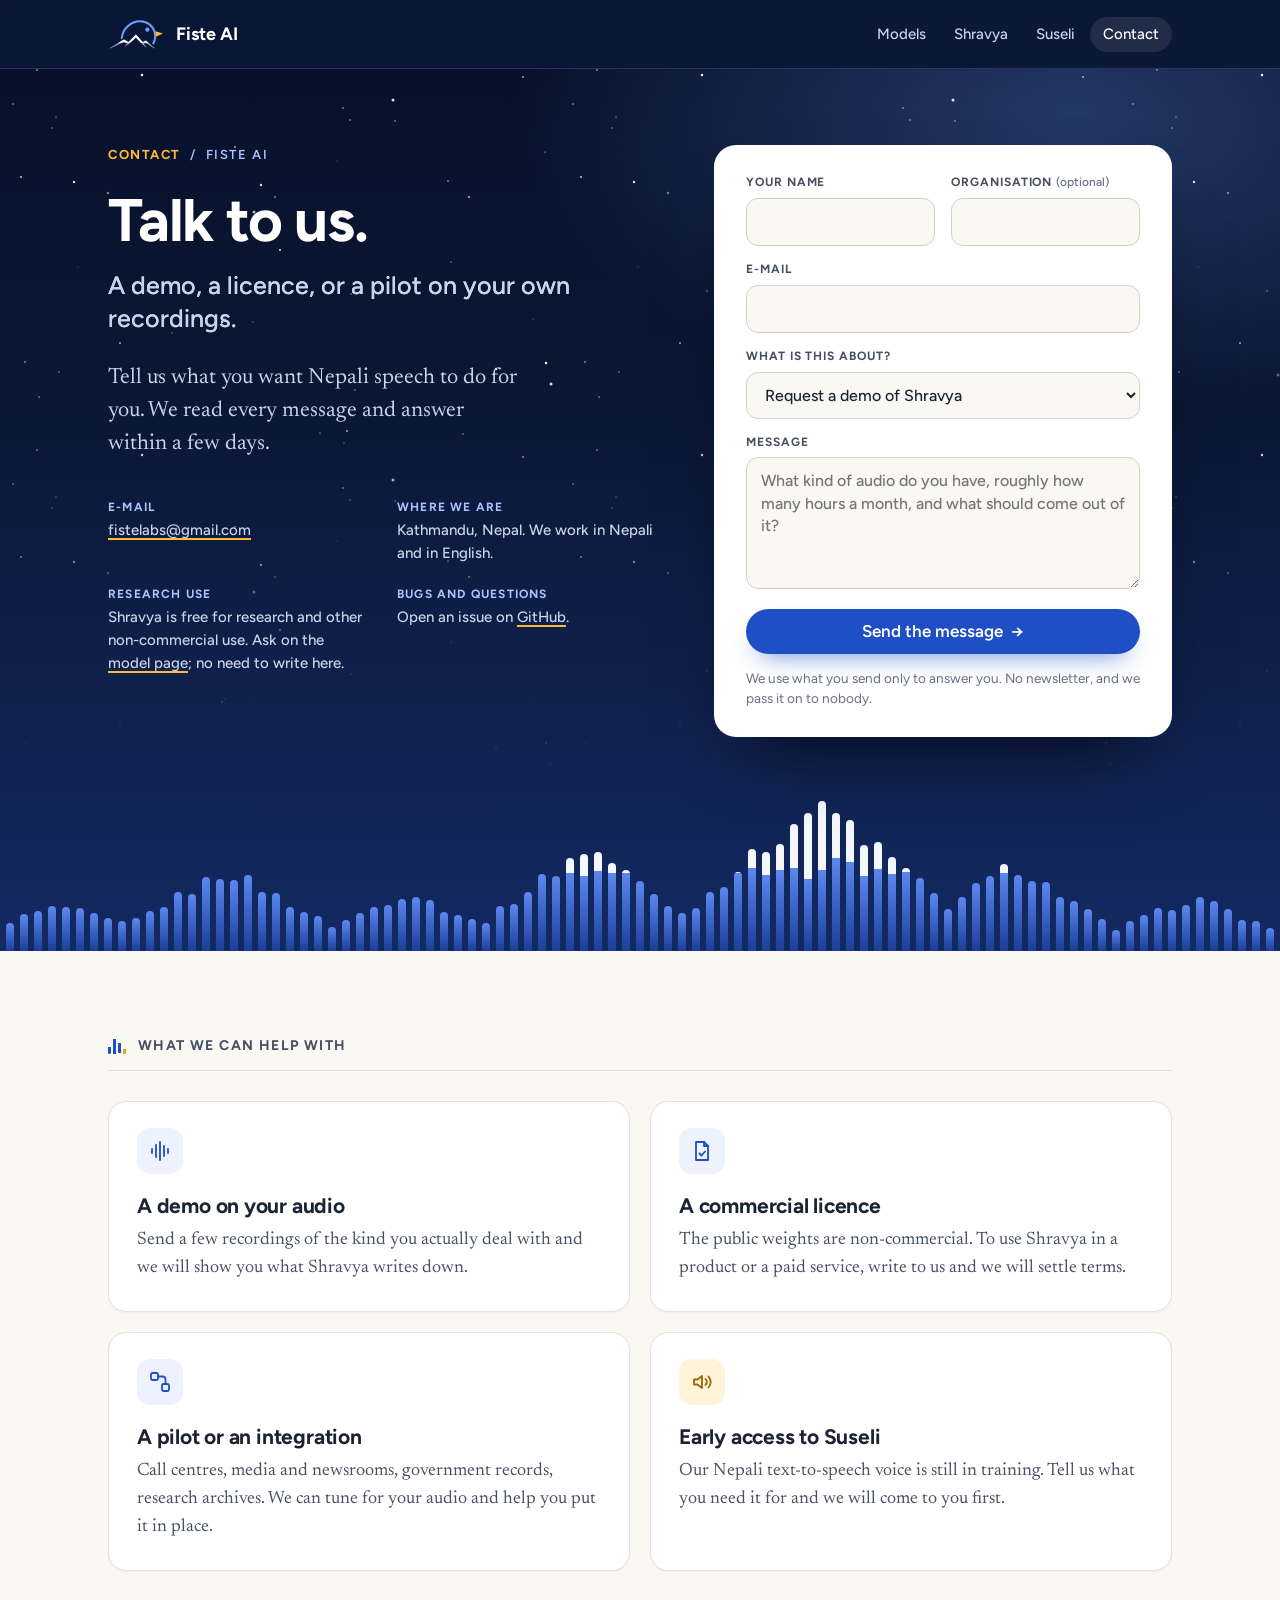
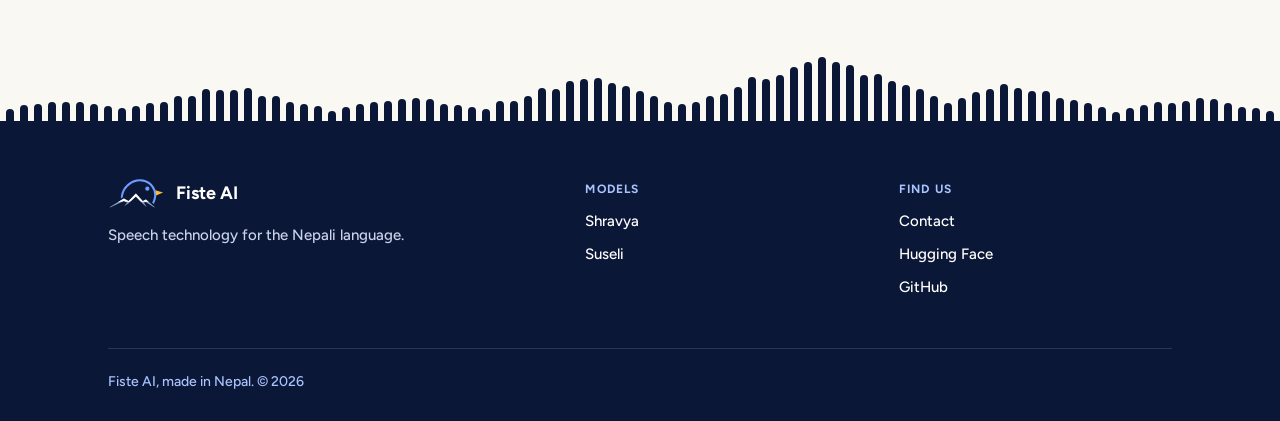
==== contact/index.html @ 9ca7dcac "New look, new colours and a contact page" ====
<!doctype html>
<html lang="en">
<head>
  <meta charset="utf-8">
  <meta name="viewport" content="width=device-width, initial-scale=1">
  <title>Contact Fiste AI: request a demo of Nepali speech recognition</title>
  <meta name="description" content="Ask Fiste AI for a demo of Shravya, our Nepali speech recognition model, a commercial licence, a pilot for your call centre or newsroom, or early access to the Suseli voice.">
  <link rel="canonical" href="https://fiste-ai.github.io/contact/">
  <meta name="robots" content="index, follow, max-image-preview:large">
  <meta name="author" content="Fiste AI">
  <meta name="keywords" content="Fiste AI contact, Nepali speech recognition demo, Nepali ASR licence, Nepali TTS early access, Shravya demo, Suseli">
  <meta name="theme-color" content="#0B1736">
  <meta name="color-scheme" content="light">

  <meta property="og:type" content="website">
  <meta property="og:site_name" content="Fiste AI">
  <meta property="og:title" content="Contact Fiste AI">
  <meta property="og:description" content="Request a demo of Nepali speech recognition, a commercial licence, a pilot, or early access to the Suseli voice.">
  <meta property="og:url" content="https://fiste-ai.github.io/contact/">
  <meta property="og:image" content="https://fiste-ai.github.io/assets/og-fiste.png">
  <meta property="og:image:width" content="1200">
  <meta property="og:image:height" content="630">
  <meta property="og:image:alt" content="Fiste AI, speech technology for Nepali, with the fiste logo: a small bird's head over the Himalaya">
  <meta property="og:locale" content="en_US">
  <meta property="og:locale:alternate" content="ne_NP">
  <meta name="twitter:card" content="summary_large_image">
  <meta name="twitter:title" content="Contact Fiste AI">
  <meta name="twitter:description" content="Request a demo of Nepali speech recognition, a commercial licence, a pilot, or early access to Suseli.">
  <meta name="twitter:image" content="https://fiste-ai.github.io/assets/og-fiste.png">

  <link rel="icon" href="/assets/favicon.svg" type="image/svg+xml">
  <link rel="icon" href="/assets/mark.png" type="image/png">
  <link rel="apple-touch-icon" href="/assets/avatar.png">
  <link rel="manifest" href="/site.webmanifest">

  <link rel="preconnect" href="https://fonts.googleapis.com">
  <link rel="preconnect" href="https://fonts.gstatic.com" crossorigin>
  <link rel="stylesheet" href="https://fonts.googleapis.com/css2?family=Figtree:wght@500;600;700&family=Newsreader:ital,opsz,wght@0,6..72,400;0,6..72,500;1,6..72,400&family=Noto+Sans+Devanagari:wght@500;700&family=Noto+Serif+Devanagari:wght@400;500&display=swap">

  <script type="application/ld+json">
  {
    "@context": "https://schema.org",
    "@graph": [
      {
        "@type": "Organization",
        "@id": "https://fiste-ai.github.io/#org",
        "name": "Fiste AI",
        "url": "https://fiste-ai.github.io/",
        "logo": "https://fiste-ai.github.io/assets/mark.png",
        "description": "Fiste AI builds speech technology for the Nepali language: Shravya for speech recognition and Suseli for text-to-speech.",
        "email": "fistelabs@gmail.com",
        "areaServed": "NP",
        "sameAs": ["https://huggingface.co/fiste-ai", "https://github.com/fiste-ai"],
        "contactPoint": [{
          "@type": "ContactPoint",
          "contactType": "sales and partnerships",
          "email": "fistelabs@gmail.com",
          "url": "https://fiste-ai.github.io/contact/",
          "availableLanguage": ["en", "ne"]
        }]
      },
      {
        "@type": "ContactPage",
        "@id": "https://fiste-ai.github.io/contact/#page",
        "url": "https://fiste-ai.github.io/contact/",
        "name": "Contact Fiste AI",
        "inLanguage": "en",
        "isPartOf": {"@id": "https://fiste-ai.github.io/#website"},
        "about": {"@id": "https://fiste-ai.github.io/#org"}
      },
      {
        "@type": "BreadcrumbList",
        "itemListElement": [
          {"@type": "ListItem", "position": 1, "name": "Fiste AI", "item": "https://fiste-ai.github.io/"},
          {"@type": "ListItem", "position": 2, "name": "Contact", "item": "https://fiste-ai.github.io/contact/"}
        ]
      }
    ]
  }
  </script>

  <link rel="stylesheet" href="/assets/site.css">
  <script src="/assets/site.js" defer></script>
</head>
<body>
  <a class="skip" href="#main">Skip to the page</a>
  <header class="top">
    <div class="wrap">
      <a class="brand" href="/" aria-label="Fiste AI home"><img src="/assets/mark-dark.svg" alt="" width="57" height="32">Fiste AI</a>
      <nav aria-label="Main">
        <a href="/#models">Models</a>
        <a href="/shravya/">Shravya</a>
        <a href="/suseli/">Suseli</a>
        <a class="keep" href="/contact/" aria-current="page">Contact</a>
      </nav>
    </div>
  </header>

  <main id="main">
    <div class="hero">
      <div class="wrap contact">
        <div>
          <p class="kicker"><b>Contact</b> &nbsp;/&nbsp; Fiste AI</p>
          <h1 class="plain">Talk to us.<small>A demo, a licence, or a pilot on your own recordings.</small></h1>
          <p class="lede">Tell us what you want Nepali speech to do for you. We read every message and answer within a few days.</p>
        </div>
        <div class="form-card">
          <!-- Posts to our own contact worker, which stores the message. Without scripts the worker answers with a page. -->
          <form id="contact-form" action="https://contact.fiste-ai.workers.dev/submit" method="POST">
          <div class="row2">
            <div class="field">
              <label for="name">Your name</label>
              <input id="name" name="name" type="text" autocomplete="name" required>
            </div>
            <div class="field">
              <label for="organisation">Organisation <span class="opt">(optional)</span></label>
              <input id="organisation" name="organisation" type="text" autocomplete="organization">
            </div>
          </div>
          <div class="field">
            <label for="email">E-mail</label>
            <input id="email" name="email" type="email" autocomplete="email" required>
          </div>
          <div class="field">
            <label for="topic">What is this about?</label>
            <select id="topic" name="topic" required>
              <option value="Request a demo">Request a demo of Shravya</option>
              <option value="Commercial licence">Commercial licence for Shravya</option>
              <option value="Pilot or integration">Pilot or integration on our own recordings</option>
              <option value="Early access to Suseli">Early access to Suseli, the Nepali voice</option>
              <option value="Something else">Something else</option>
            </select>
          </div>
          <div class="field">
            <label for="message">Message</label>
            <textarea id="message" name="message" required
                      placeholder="What kind of audio do you have, roughly how many hours a month, and what should come out of it?"></textarea>
          </div>
          <p class="hp" aria-hidden="true"><label for="company-website">Leave this field empty</label>
            <input id="company-website" name="_gotcha" type="text" tabindex="-1" autocomplete="off"></p>
          <button class="btn blue send" type="submit">Send the message <span aria-hidden="true">&rarr;</span></button>
          <p class="status" role="status" hidden></p>
          <p class="fineprint">We use what you send only to answer you. No newsletter, and we pass it on to nobody.</p>
        </form>
        </div>
        <dl class="facts">
          <div><dt>E-mail</dt><dd><a href="mailto:fistelabs@gmail.com">fistelabs@gmail.com</a></dd></div>
          <div><dt>Where we are</dt><dd>Kathmandu, Nepal. We work in Nepali and in English.</dd></div>
          <div><dt>Research use</dt><dd>Shravya is free for research and other non-commercial use. Ask on the
            <a href="https://huggingface.co/fiste-ai/shravya" rel="noopener">model page</a>; no need to write here.</dd></div>
          <div><dt>Bugs and questions</dt><dd>Open an issue on <a href="https://github.com/fiste-ai/shravya" rel="noopener">GitHub</a>.</dd></div>
        </dl>
      </div>
      <div class="range" aria-hidden="true"></div>
    </div>

    <div class="wrap">
      <section class="section" aria-labelledby="reasons-title">
        <h2 class="label" id="reasons-title">What we can help with</h2>
        <div class="grid">
          <div class="tile reveal">
            <span class="icon" aria-hidden="true"><svg viewBox="0 0 24 24"><path d="M4 10v4M8 6v12M12 3v18M16 7v10M20 10v4"/></svg></span>
            <h3>A demo on your audio</h3>
            <p>Send a few recordings of the kind you actually deal with and we will show you what Shravya writes down.</p>
          </div>
          <div class="tile reveal">
            <span class="icon" aria-hidden="true"><svg viewBox="0 0 24 24"><path d="M6 3h8l4 4v14H6z"/><path d="M14 3v4h4"/><path d="M9.5 14.5l2 2 3.5-4"/></svg></span>
            <h3>A commercial licence</h3>
            <p>The public weights are non-commercial. To use Shravya in a product or a paid service, write to us and we will settle terms.</p>
          </div>
          <div class="tile reveal">
            <span class="icon" aria-hidden="true"><svg viewBox="0 0 24 24"><rect x="3" y="3" width="7" height="7" rx="1.5"/><rect x="14" y="14" width="7" height="7" rx="1.5"/><path d="M10 6.5h4.5a3 3 0 0 1 3 3V14"/></svg></span>
            <h3>A pilot or an integration</h3>
            <p>Call centres, media and newsrooms, government records, research archives. We can tune for your audio and help you put it in place.</p>
          </div>
          <div class="tile reveal">
            <span class="icon gold" aria-hidden="true"><svg viewBox="0 0 24 24"><path d="M4 9.5v5h3.5L12 18V6L7.5 9.5z"/><path d="M15.5 9a4.5 4.5 0 0 1 0 6"/><path d="M18.5 6.5a8 8 0 0 1 0 11"/></svg></span>
            <h3>Early access to Suseli</h3>
            <p>Our Nepali text-to-speech voice is still in training. Tell us what you need it for and we will come to you first.</p>
          </div>
        </div>
      </section>
    </div>
  </main>

  <footer class="foot">
    <div class="range" aria-hidden="true"></div>
    <div class="wrap">
      <div>
        <a class="brand" href="/" aria-label="Fiste AI home"><img src="/assets/mark-dark.svg" alt="" width="57" height="32">Fiste AI</a>
        <p>Speech technology for the Nepali language.</p>
      </div>
      <div>
        <h2>Models</h2>
        <ul>
          <li><a href="/shravya/">Shravya</a></li>
          <li><a href="/suseli/">Suseli</a></li>
        </ul>
      </div>
      <div>
        <h2>Find us</h2>
        <ul>
          <li><a href="/contact/">Contact</a></li>
          <li><a href="https://huggingface.co/fiste-ai" rel="noopener">Hugging Face</a></li>
          <li><a href="https://github.com/fiste-ai" rel="noopener">GitHub</a></li>
        </ul>
      </div>
      <p class="legal">Fiste AI, made in Nepal. &copy; 2026</p>
    </div>
  </footer>
  <script>
    (function () {
      var form = document.getElementById("contact-form");
      if (!form) return;
      var status = form.querySelector(".status");
      var button = form.querySelector("button.send");
      var address = "fistelabs@gmail.com";

      function say(text) { status.textContent = text; status.hidden = false; }
      form.addEventListener("submit", function (event) {
        if (!form.checkValidity()) return;
        event.preventDefault();

        button.disabled = true;
        say("Sending.");
        fetch(form.action, {method: "POST", body: new FormData(form), headers: {Accept: "application/json"}})
          .then(function (response) {
            return response.json().catch(function () { return {ok: response.ok}; });
          })
          .then(function (result) {
            if (result && result.ok) {
              form.reset();
              say("Thank you. Your message is with us and we will answer within a few days.");
              return;
            }
            say(((result && result.error) || "That did not go through.") + " You can also write to " + address + ".");
          })
          .catch(function () {
            say("That did not go through. Please write to " + address + " instead.");
          })
          .then(function () { button.disabled = false; });
      });
    })();
  </script>
</body>
</html>
---- assets/site.css ----
/* Fiste AI: the one stylesheet of the site. Night blue for the sky, warm paper for reading,
   Himalayan blue for the brand, marigold for the one thing on a page that should be pressed. */

:root {
  --paper: #FAF8F3; --paper-2: #F2EEE4; --card: #FFFFFF; --rule: #E7E2D7;
  --ink: #1B2333; --ink-2: #475063; --ink-3: #667083;
  --blue: #1F4FC4; --blue-dark: #173D9C; --blue-soft: #EDF2FE; --blue-line: #C7D6FA;
  --sky: #6C9BFF; --sky-soft: #A9C3FF; --mist: #C9D3EA;
  --night: #0B1736; --night-2: #132961; --night-line: rgba(169, 195, 255, .18);
  --gold: #F2A516; --gold-bright: #FFB938; --gold-soft: #FFF4DA;
  --sans: "Figtree", system-ui, sans-serif;
  --serif: "Newsreader", Georgia, "Times New Roman", serif;
  --deva-sans: "Noto Sans Devanagari", "Mukta", sans-serif;
  --deva-serif: "Noto Serif Devanagari", "Noto Sans Devanagari", serif;
  --mono: ui-monospace, "SF Mono", "Cascadia Code", Menlo, Consolas, monospace;
  --shadow: 0 1px 2px rgba(11, 23, 54, .05), 0 18px 40px -22px rgba(11, 23, 54, .3);
  --range: 150px;
  --stars: url("data:image/svg+xml,%3Csvg%20xmlns='http://www.w3.org/2000/svg'%20width='560'%20height='380'%3E%3Cg%20fill='%23fff'%3E%3Ccircle%20cx='254'%20cy='212'%20r='1.5'%20opacity='0.7'/%3E%3Ccircle%20cx='253'%20cy='322'%20r='0.7'%20opacity='0.45'/%3E%3Ccircle%20cx='448'%20cy='181'%20r='1.0'%20opacity='0.45'/%3E%3Ccircle%20cx='56'%20cy='117'%20r='0.6'%20opacity='0.85'/%3E%3Ccircle%20cx='451'%20cy='262'%20r='0.6'%20opacity='0.85'/%3E%3Ccircle%20cx='546'%20cy='363'%20r='1.2'%20opacity='1.0'/%3E%3Ccircle%20cx='344'%20cy='63'%20r='0.6'%20opacity='0.85'/%3E%3Ccircle%20cx='39'%20cy='17'%20r='0.7'%20opacity='0.85'/%3E%3Ccircle%20cx='21'%20cy='177'%20r='0.9'%20opacity='0.85'/%3E%3Ccircle%20cx='469'%20cy='197'%20r='1.2'%20opacity='0.55'/%3E%3Ccircle%20cx='280'%20cy='250'%20r='0.9'%20opacity='1.0'/%3E%3Ccircle%20cx='158'%20cy='375'%20r='1.5'%20opacity='0.35'/%3E%3Ccircle%20cx='395'%20cy='121'%20r='0.7'%20opacity='0.85'/%3E%3Ccircle%20cx='164'%20cy='30'%20r='1.5'%20opacity='0.35'/%3E%3Ccircle%20cx='225'%20cy='319'%20r='0.9'%20opacity='0.35'/%3E%3Ccircle%20cx='533'%20cy='319'%20r='0.6'%20opacity='0.45'/%3E%3Ccircle%20cx='120'%20cy='343'%20r='0.9'%20opacity='0.7'/%3E%3Ccircle%20cx='545'%20cy='152'%20r='0.6'%20opacity='0.85'/%3E%3Ccircle%20cx='351'%20cy='294'%20r='0.8'%20opacity='0.55'/%3E%3Ccircle%20cx='52'%20cy='128'%20r='0.9'%20opacity='0.35'/%3E%3Ccircle%20cx='78'%20cy='267'%20r='0.6'%20opacity='0.35'/%3E%3Ccircle%20cx='261'%20cy='185'%20r='1.2'%20opacity='0.85'/%3E%3Ccircle%20cx='108'%20cy='193'%20r='1.2'%20opacity='0.45'/%3E%3Ccircle%20cx='235'%20cy='147'%20r='0.9'%20opacity='0.7'/%3E%3Ccircle%20cx='551'%20cy='4'%20r='1.5'%20opacity='0.85'/%3E%3Ccircle%20cx='172'%20cy='333'%20r='0.7'%20opacity='0.45'/%3E%3Ccircle%20cx='222'%20cy='322'%20r='1.2'%20opacity='0.85'/%3E%3Ccircle%20cx='59'%20cy='372'%20r='0.7'%20opacity='0.7'/%3E%3Ccircle%20cx='147'%20cy='291'%20r='0.8'%20opacity='0.55'/%3E%3Ccircle%20cx='217'%20cy='32'%20r='0.7'%20opacity='0.85'/%3E%3Ccircle%20cx='355'%20cy='10'%20r='0.8'%20opacity='0.55'/%3E%3Ccircle%20cx='347'%20cy='51'%20r='1.0'%20opacity='0.7'/%3E%3Ccircle%20cx='463'%20cy='54'%20r='0.9'%20opacity='0.45'/%3E%3Ccircle%20cx='350'%20cy='120'%20r='0.7'%20opacity='0.85'/%3E%3Ccircle%20cx='142'%20cy='75'%20r='1.2'%20opacity='1.0'/%3E%3Ccircle%20cx='523'%20cy='77'%20r='0.9'%20opacity='0.7'/%3E%3Ccircle%20cx='337'%20cy='161'%20r='0.6'%20opacity='0.35'/%3E%3Ccircle%20cx='25'%20cy='362'%20r='0.7'%20opacity='1.0'/%3E%3Ccircle%20cx='393'%20cy='100'%20r='1.5'%20opacity='0.85'/%3E%3Ccircle%20cx='275'%20cy='197'%20r='1.2'%20opacity='0.35'/%3E%3Ccircle%20cx='74'%20cy='182'%20r='1.2'%20opacity='0.85'/%3E%3Ccircle%20cx='343'%20cy='108'%20r='0.7'%20opacity='1.0'/%3E%3Ccircle%20cx='13'%20cy='104'%20r='0.9'%20opacity='0.45'/%3E%3Ccircle%20cx='37'%20cy='70'%20r='0.8'%20opacity='0.85'/%3E%3Ccircle%20cx='320'%20cy='53'%20r='0.8'%20opacity='0.45'/%3E%3Ccircle%20cx='496'%20cy='369'%20r='1.2'%20opacity='1.0'/%3E%3C/g%3E%3C/svg%3E");
}

*, *::before, *::after { box-sizing: border-box; }
html { -webkit-text-size-adjust: 100%; scroll-behavior: smooth; scroll-padding-top: 88px; }
body { margin: 0; background: var(--paper); color: var(--ink); font: 400 20px/1.6 var(--serif);
       -webkit-font-smoothing: antialiased; text-rendering: optimizeLegibility; }
:lang(ne) { font-family: var(--deva-serif); }
a { color: inherit; text-decoration-color: var(--blue); text-decoration-thickness: 2px; text-underline-offset: 3px; }
a:hover { color: var(--blue-dark); }
:focus-visible { outline: 2px solid var(--blue); outline-offset: 3px; border-radius: 4px; }
.wrap { max-width: 1120px; margin: 0 auto; padding: 0 28px; }
.skip { position: absolute; left: 12px; top: -60px; z-index: 40; padding: 10px 16px; border-radius: 8px; background: var(--gold);
        color: var(--night); font: 600 15px/1 var(--sans); text-decoration: none; }
.skip:focus { top: 12px; }

/* ---------------------------------------------------------------- top bar */
.top { position: sticky; top: 0; z-index: 30; margin-bottom: -69px; background: rgba(11, 23, 54, .96); border-bottom: 1px solid var(--night-line);
       -webkit-backdrop-filter: saturate(150%) blur(14px); backdrop-filter: saturate(150%) blur(14px); }
.top .wrap { display: flex; align-items: center; justify-content: space-between; gap: 16px; height: 68px; font: 500 15px/1 var(--sans); }
.brand { display: inline-flex; align-items: center; gap: 11px; color: #fff; text-decoration: none; font: 700 18px/1 var(--sans); }
.brand:hover { color: #fff; }
.brand img { display: block; height: 32px; width: auto; }
.top nav { display: flex; align-items: center; gap: 2px; }
.top nav a { padding: 10px 13px; border-radius: 999px; color: var(--mist); text-decoration: none; white-space: nowrap;
             transition: color .15s, background .15s; }
.top nav a:hover, .top nav a[aria-current] { color: #fff; background: rgba(255, 255, 255, .09); }
.top nav a.cta { margin-left: 10px; padding: 11px 18px; background: var(--gold); color: var(--night); font-weight: 700; }
.top nav a.cta:hover { background: var(--gold-bright); color: var(--night); }
.top :focus-visible, .hero :focus-visible, .foot :focus-visible, .band :focus-visible { outline-color: var(--gold-bright); }

/* ---------------------------------------------------------------- hero */
.hero { position: relative; isolation: isolate; overflow: hidden; color: #fff;
        background: radial-gradient(900px 480px at 84% 12%, rgba(108, 155, 255, .28), transparent 62%),
                    linear-gradient(180deg, #071029 0%, var(--night) 44%, var(--night-2) 100%); }
.hero::before { content: ""; position: absolute; inset: 0; z-index: -2; background: var(--stars) 0 0 / 560px 380px;
                -webkit-mask-image: linear-gradient(180deg, #000 0%, #000 40%, transparent 82%);
                mask-image: linear-gradient(180deg, #000 0%, #000 40%, transparent 82%);
                animation: twinkle 7s ease-in-out infinite alternate; }
@keyframes twinkle { from { opacity: .55; } to { opacity: 1; } }
.hero > .wrap { position: relative; display: grid; grid-template-columns: minmax(0, 1.2fr) minmax(0, 1fr); gap: 56px;
                align-items: center; padding-top: 145px; padding-bottom: calc(var(--range) + 64px); }
.kicker { margin: 0 0 22px; font: 600 13px/1.5 var(--sans); letter-spacing: .12em; text-transform: uppercase; color: var(--sky-soft); }
.kicker b { color: var(--gold-bright); font-weight: 700; }
.hero h1 { margin: 0; font: 700 clamp(64px, 10.4vw, 132px)/1.3 var(--deva-sans); letter-spacing: -.01em;
           color: #fff; background: linear-gradient(180deg, #fff 40%, #B4C9FA 100%);
           -webkit-background-clip: text; background-clip: text; -webkit-text-fill-color: transparent; }
.hero h1 small { display: block; margin-top: 2px; font: 600 clamp(22px, 2.7vw, 30px)/1.25 var(--sans); letter-spacing: 0;
                 -webkit-text-fill-color: #fff; }
.hero h1.plain { font: 700 clamp(38px, 5.2vw, 60px)/1.1 var(--sans); letter-spacing: -.02em; }
.hero h1.plain small { margin-top: 16px; font-size: clamp(20px, 2.2vw, 25px); font-weight: 500; line-height: 1.35; -webkit-text-fill-color: var(--mist); }
.hero > .wrap.contact { align-items: start; row-gap: 0; grid-template-rows: auto 1fr; }
.contact .form-card { grid-column: 2; grid-row: 1 / span 2; }
.contact .facts { grid-column: 1; grid-row: 2; }
.hero > .wrap.even { grid-template-columns: minmax(0, 1fr) minmax(0, 1.08fr); }
.lede { margin: 26px 0 0; max-width: 34ch; font-size: 22px; line-height: 1.5; color: var(--mist); }
.actions { display: flex; flex-wrap: wrap; gap: 12px; margin-top: 34px; }
.hero-art { position: relative; justify-self: end; width: min(100%, 400px); }
.hero-art::before { content: ""; position: absolute; inset: -14% -12% -6%; z-index: -1;
                    background: radial-gradient(closest-side, rgba(108, 155, 255, .3), transparent 72%); }
.hero-art img { display: block; width: 100%; height: auto; }

/* The Himalaya drawn as a waveform: site.js makes the bars. Without scripts this plain skyline stands in.
   A slow ripple runs along the range and every bar flutters a little on top of it, so it reads as sound. */
.range { --bar: 8px; --gap: 6px; position: absolute; left: 0; right: 0; bottom: 0; z-index: -1; height: var(--range); display: flex;
         align-items: flex-end; justify-content: center; gap: var(--gap); overflow: hidden; pointer-events: none;
         transform-origin: 50% 100%; animation: lift 1.1s cubic-bezier(.2, .8, .25, 1) both; }
.range:empty { background: repeating-linear-gradient(90deg, #3E6BDD 0 8px, transparent 8px 14px);
               clip-path: polygon(0 100%, 0 76%, 6% 62%, 12% 80%, 19% 44%, 26% 74%, 33% 58%, 40% 78%, 47% 30%, 55% 66%, 64% 4%, 73% 62%, 79% 40%, 86% 76%, 92% 60%, 100% 82%, 100% 100%); }
.range i { flex: 0 0 var(--bar); height: calc(var(--h) * 1%); border-radius: 4px 4px 0 0; transform-origin: 50% 100%;
           background: linear-gradient(to top, #1B3D9A 0%, #5B88F0 calc(100% - var(--cap)), #F4F7FE calc(100% - var(--cap)));
           animation: ripple 3.6s ease-in-out infinite, flutter var(--d) ease-in-out infinite alternate;
           animation-delay: calc(var(--i) * 75ms - 30s), calc(var(--i) * -137ms); }
.range.live i { animation: beat var(--d) ease-in-out infinite alternate; animation-delay: calc(var(--i) * -41ms); }
.range.resting i { animation-play-state: paused; }
.range.still, .range.still i { animation: none; }
@keyframes lift { from { transform: scaleY(0); } }
@keyframes ripple { 50% { transform: scaleY(var(--dip)); } }
@keyframes flutter { to { scale: 1 .93; } }
@keyframes beat { from { transform: scaleY(.6); } to { transform: scaleY(1.05); } }

/* ---------------------------------------------------------------- buttons */
.btn { display: inline-flex; align-items: center; justify-content: center; gap: 8px; padding: 14px 22px; border: 1px solid transparent;
       border-radius: 999px; font: 600 16px/1 var(--sans); text-decoration: none; white-space: nowrap; cursor: pointer;
       transition: transform .15s, background .15s, border-color .15s, color .15s, box-shadow .15s; }
.btn:hover { transform: translateY(-1px); }
.btn span { transition: transform .15s; }
.btn:hover span { transform: translateX(3px); }
.btn.gold { background: var(--gold); color: var(--night); box-shadow: 0 12px 26px -14px rgba(242, 165, 22, .9); }
.btn.gold:hover { background: var(--gold-bright); color: var(--night); }
.btn.blue { background: var(--blue); color: #fff; box-shadow: 0 12px 26px -14px rgba(31, 79, 196, .9); }
.btn.blue:hover { background: var(--blue-dark); color: #fff; }
.btn.ghost { border-color: rgba(169, 195, 255, .42); color: #fff; }
.btn.ghost:hover { border-color: #fff; background: rgba(255, 255, 255, .09); color: #fff; }

/* ---------------------------------------------------------------- glass card in the hero */
.glass { position: relative; margin: 0; padding: 28px 30px; border: 1px solid rgba(169, 195, 255, .24); border-radius: 22px;
         background: linear-gradient(180deg, rgba(255, 255, 255, .11), rgba(255, 255, 255, .04));
         -webkit-backdrop-filter: blur(12px); backdrop-filter: blur(12px);
         box-shadow: 0 34px 60px -34px rgba(0, 0, 0, .7), inset 0 1px 0 rgba(255, 255, 255, .14);
         font: 500 16px/1.6 var(--sans); color: var(--mist); }
.glass a { text-decoration-color: var(--gold-bright); }
.glass a:hover { color: #fff; }
.state { display: flex; flex-wrap: wrap; align-items: center; gap: 10px; margin: 0 0 22px; font: 700 13px/1 var(--sans); letter-spacing: .1em;
         text-transform: uppercase; color: #fff; }
.dot { flex: none; width: 9px; height: 9px; border-radius: 50%; background: var(--gold-bright); box-shadow: 0 0 0 4px rgba(255, 185, 56, .22); }
.dot.beat { animation: pulse 2.4s ease-in-out infinite; }
.state em { margin-left: auto; font-style: normal; color: var(--sky-soft); }
@keyframes pulse { 50% { box-shadow: 0 0 0 8px rgba(255, 185, 56, 0); } }
.glance { display: grid; grid-template-columns: 1fr 1fr; gap: 24px; margin: 0; }
.glance div { margin: 0; }
.glance dt { font: 700 clamp(44px, 5vw, 60px)/1 var(--sans); letter-spacing: -.02em; color: #fff; font-variant-numeric: tabular-nums; }
.glance dd { margin: 10px 0 0; font: 500 14px/1.45 var(--sans); color: var(--mist); }
.glass .fine { margin: 24px 0 0; padding-top: 20px; border-top: 1px solid var(--night-line); font-size: 15px; line-height: 1.55; }

/* ---------------------------------------------------------------- sections on paper */
.section { padding: 88px 0 0; }
.label { display: flex; align-items: center; gap: 12px; margin: 0 0 30px; padding-bottom: 16px; border-bottom: 1px solid var(--rule);
         font: 700 14px/1 var(--sans); letter-spacing: .1em; text-transform: uppercase; color: var(--ink-2); }
.label::before { content: ""; flex: none; width: 18px; height: 15px;
                 background: linear-gradient(var(--blue), var(--blue)) 0 100% / 3px 45% no-repeat,
                             linear-gradient(var(--blue), var(--blue)) 5px 100% / 3px 100% no-repeat,
                             linear-gradient(var(--blue), var(--blue)) 10px 100% / 3px 68% no-repeat,
                             linear-gradient(var(--gold), var(--gold)) 15px 100% / 3px 34% no-repeat; }
.note { max-width: 78ch; margin: 0 0 18px; font: 400 16px/1.6 var(--sans); color: var(--ink-2); }

/* model cards on the home page: each one shows what the model does, and Suseli can be heard right there */
.models { display: grid; grid-template-columns: 1fr 1fr; gap: 26px; }
.model { --tint: #E4ECFF; --accent: var(--blue); --glow: rgba(31, 79, 196, .5); --chip-line: var(--blue-line); --chip-ink: var(--blue-dark);
         position: relative; display: flex; flex-direction: column;
         padding: 30px 34px 34px; overflow: hidden; border: 1px solid var(--rule); border-radius: 26px; box-shadow: var(--shadow);
         background: radial-gradient(620px 340px at 0% 0%, var(--tint), transparent 64%), var(--card);
         transition: transform .25s, border-color .25s, box-shadow .25s; }
.model.suseli { --tint: #FFEFCB; --accent: #B36F00; --glow: rgba(242, 165, 22, .55); --chip-line: #F0D79A; --chip-ink: #6B4A00; }
.model::after { content: ""; position: absolute; left: 34px; right: 34px; top: 0; height: 4px; border-radius: 0 0 4px 4px; background: var(--accent);
                transform: scaleX(.16); transform-origin: 0 50%; transition: transform .35s cubic-bezier(.2, .8, .2, 1); }
.model:hover { transform: translateY(-5px); border-color: var(--tint); box-shadow: 0 1px 2px rgba(11, 23, 54, .05), 0 34px 60px -30px var(--glow); }
.model:hover::after { transform: none; }
.tag { display: flex; flex-wrap: wrap; align-items: center; gap: 10px; margin: 8px 0 0; font: 700 12px/1 var(--sans); letter-spacing: .1em;
       text-transform: uppercase; color: var(--ink-3); }
.tag .ver { margin-left: auto; }
.pill { display: inline-flex; align-items: center; gap: 7px; padding: 7px 11px; border-radius: 999px; background: var(--blue-soft); color: var(--blue-dark); }
.pill::before { content: ""; width: 7px; height: 7px; border-radius: 50%; background: var(--blue); }
.pill.soon { background: var(--gold-soft); color: #7A5200; }
.pill.soon::before { background: var(--gold); animation: pulse-gold 2.4s ease-in-out infinite; }
.model .pill { background: #fff; box-shadow: inset 0 0 0 1px var(--chip-line); }
@keyframes pulse-gold { 0% { box-shadow: 0 0 0 0 rgba(242, 165, 22, .6); } 70%, 100% { box-shadow: 0 0 0 7px rgba(242, 165, 22, 0); } }
.model .name { margin: 20px 0 8px; font: 700 28px/1.2 var(--sans); letter-spacing: -.01em; }
.model .word { display: block; font: 700 clamp(64px, 7.6vw, 96px)/1.3 var(--deva-sans); letter-spacing: -.01em; color: var(--accent); }
.model .what { margin: 0 0 24px; font-size: 19px; line-height: 1.55; color: var(--ink-2); }

/* the dark strip in a card: sound becoming text for Shravya, a sample to play for Suseli */
.strip { container-type: inline-size; display: flex; align-items: center; gap: 18px; min-height: 96px; margin: 0 0 26px; padding: 14px 24px; border-radius: 18px; color: #fff;
         background: radial-gradient(380px 170px at 100% 0%, rgba(108, 155, 255, .36), transparent 64%),
                     linear-gradient(135deg, var(--night) 0%, #17317C 100%);
         box-shadow: inset 0 1px 0 rgba(255, 255, 255, .1); }
.strip.listen { justify-content: center; gap: 22px; }
.strip .tracks { flex: 1; }
.strip .track { padding: 4px 0; }
.strip .bar { bottom: -6px; }
.to { font: 500 22px/1 var(--sans); color: var(--sky-soft); }
.wave { display: flex; flex: none; align-items: center; gap: 4px; height: 52px; }
.wave i { width: 5px; height: 30%; border-radius: 3px; background: var(--sky); animation: hum 1.1s ease-in-out infinite alternate; }
.wave i:nth-child(2) { height: 62%; } .wave i:nth-child(3) { height: 100%; } .wave i:nth-child(4) { height: 48%; }
.wave i:nth-child(5) { height: 80%; } .wave i:nth-child(6) { height: 36%; } .wave i:nth-child(7) { height: 58%; }
.wave i:nth-child(8) { height: 88%; } .wave i:nth-child(9) { height: 44%; } .wave i:nth-child(10) { height: 70%; }
.wave i:nth-child(11) { height: 96%; } .wave i:nth-child(12) { height: 52%; } .wave i:nth-child(13) { height: 74%; }
.wave i:nth-child(14) { height: 40%; }
.wave i:nth-child(2n) { animation-duration: .8s; animation-delay: -.3s; }
.wave i:nth-child(3n) { animation-duration: 1.4s; animation-delay: -.7s; }
@keyframes hum { to { transform: scaleY(.38); } }
.say { display: inline-block; min-width: 132px; }
.typed { display: inline-block; max-width: 0; overflow: hidden; padding-right: 7px; border-right: 2px solid var(--gold-bright); white-space: nowrap;
         font: 700 34px/1.6 var(--deva-sans); animation: type 5.6s ease-in-out infinite, caret .9s steps(1) infinite; }
@keyframes type { 0%, 12% { max-width: 0; } 42%, 86% { max-width: 7em; } 100% { max-width: 0; } }
@keyframes caret { 50% { border-right-color: transparent; } }
/* a narrow strip shows a shorter wave, so the three parts always fit */
@container (max-width: 322px) {
  .strip.listen .wave i:nth-child(n+10) { display: none; }
}
@container (max-width: 276px) {
  .strip.listen .wave i:nth-child(n+7) { display: none; }
  .strip.listen .to { margin: 0 -6px; }
  .strip.listen .say { min-width: 90px; }
  .strip.listen .typed { font-size: 28px; }
}

.numbers { display: grid; grid-template-columns: 1fr 1fr; gap: 24px; margin: 0 0 26px; }
.numbers div { margin: 0; padding-left: 16px; border-left: 3px solid var(--tint); }
.numbers dt { font: 700 40px/1 var(--sans); letter-spacing: -.02em; font-variant-numeric: tabular-nums; }
.numbers dd { margin: 8px 0 0; font: 500 14px/1.45 var(--sans); color: var(--ink-3); }
.chips-label { margin: 0 0 12px; font: 700 12px/1 var(--sans); letter-spacing: .1em; text-transform: uppercase; color: var(--ink-3); }
.chips { display: flex; flex-wrap: wrap; gap: 8px; margin: 0 0 28px; padding: 0; list-style: none; }
.chips li { padding: 8px 13px; border-radius: 999px; background: #fff; box-shadow: inset 0 0 0 1px var(--chip-line); font: 600 14px/1.2 var(--sans);
            color: var(--chip-ink); }
.model .actions { align-items: center; gap: 12px 22px; margin-top: auto; }
.quiet { font: 600 16px/1.3 var(--sans); color: var(--ink-2); text-decoration-color: var(--accent); }

/* the band that asks for a demo */
.band { position: relative; isolation: isolate; overflow: hidden; display: flex; flex-wrap: wrap; align-items: center; justify-content: space-between;
       gap: 22px 40px; margin-top: 72px; padding: 42px 46px 60px; border-radius: 26px; color: #fff;
       background: radial-gradient(620px 300px at 92% 0%, rgba(108, 155, 255, .4), transparent 62%),
                   linear-gradient(135deg, var(--night) 0%, #17317C 100%); box-shadow: var(--shadow); }
.band .range { --bar: 6px; --gap: 6px; height: 40px; opacity: .6; animation: none; }
.band .range:empty { background: repeating-linear-gradient(90deg, var(--sky) 0 6px, transparent 6px 12px); }
.band .range i { background: var(--sky); border-radius: 3px 3px 0 0; }
.band p { margin: 0; max-width: 52ch; font: 500 17px/1.5 var(--sans); color: var(--mist); }
.band p b { display: block; margin-bottom: 4px; font: 700 26px/1.3 var(--sans); letter-spacing: -.01em; color: #fff; }

/* benchmark table */
.scroll { overflow-x: auto; margin: 0 0 22px; border: 1px solid var(--rule); border-radius: 18px; background: var(--card); box-shadow: var(--shadow); }
table.scores { width: 100%; border-collapse: collapse; font: 500 15px/1.4 var(--sans); font-variant-numeric: tabular-nums; }
table.scores th, table.scores td { padding: 13px 16px; border-bottom: 1px solid var(--rule); text-align: right; white-space: nowrap; }
table.scores tbody tr:last-child th, table.scores tbody tr:last-child td { border-bottom: 0; }
table.scores thead th { vertical-align: bottom; white-space: normal; border-bottom: 0; background: var(--night); color: var(--mist);
                        font: 700 12px/1.3 var(--sans); letter-spacing: .06em; text-transform: uppercase; }
table.scores th[scope="row"], table.scores thead th:first-child { min-width: 200px; text-align: left; white-space: normal; font-weight: 600; }
table.scores th[scope="row"] a { text-decoration-thickness: 1px; }
table.scores tbody tr { transition: background .12s; }
table.scores tbody tr:hover { background: var(--paper); }
table.scores tr.ours, table.scores tr.ours:hover { background: var(--blue-soft); }
table.scores tr.ours th[scope="row"] { box-shadow: inset 4px 0 0 var(--blue); font-weight: 700; }
table.scores b { color: var(--blue); font-weight: 700; }
/* the mean of each system as a bar: shorter is better */
table.scores td.mean { position: relative; min-width: 150px; }
table.scores td.mean::before { content: ""; position: absolute; left: 16px; top: 50%; width: calc(var(--v) * 1.45px); height: 6px; margin-top: -3px;
                               border-radius: 3px; background: #CDD5E3; }
table.scores tr.ours td.mean::before { background: var(--blue); }

/* the commands */
.term { margin: 0 0 22px; overflow: hidden; border-radius: 18px; background: var(--night); box-shadow: var(--shadow); }
.term-bar { display: flex; align-items: center; gap: 7px; padding: 13px 16px; border-bottom: 1px solid var(--night-line);
            font: 600 12px/1 var(--sans); letter-spacing: .1em; text-transform: uppercase; color: var(--sky-soft); }
.term-bar i { width: 10px; height: 10px; border-radius: 50%; background: rgba(255, 255, 255, .2); }
.term-bar i:first-child { background: var(--gold); }
.term-bar span { margin-left: 8px; }
.copy { margin-left: auto; padding: 7px 12px; border: 1px solid rgba(169, 195, 255, .35); border-radius: 999px; background: none;
        color: #fff; font: 600 12px/1 var(--sans); letter-spacing: .06em; text-transform: uppercase; cursor: pointer; transition: background .15s, border-color .15s; }
.copy:hover { border-color: #fff; background: rgba(255, 255, 255, .1); }
pre { margin: 0; padding: 20px 22px; overflow-x: auto; color: #E6ECFA; font: 14px/1.75 var(--mono); }
code { padding: 1px 5px; border-radius: 4px; background: var(--paper-2); font: .86em var(--mono); }
pre code { padding: 0; background: none; font-size: 1em; }

/* early samples of Suseli */
.sample-label { margin: 0 0 6px; font: 700 13px/1 var(--sans); letter-spacing: .1em; text-transform: uppercase; color: var(--sky-soft); }
.tracks { list-style: none; margin: 0; padding: 0; }
.track { position: relative; display: grid; grid-template-columns: 42px minmax(0, 1fr) auto; gap: 14px; align-items: center; padding: 14px 0;
         border-bottom: 1px solid var(--night-line); }
.track:last-child { border-bottom: 0; }
.play { display: grid; place-items: center; width: 42px; height: 42px; padding: 0; border: 1.5px solid var(--gold-bright); border-radius: 50%;
        background: transparent; color: var(--gold-bright); cursor: pointer; transition: background .15s, color .15s, transform .15s; }
.play:hover, .play[aria-pressed="true"] { background: var(--gold-bright); color: var(--night); }
.play:hover { transform: scale(1.06); }
.play svg { width: 18px; height: 18px; fill: currentColor; }
.play .i-pause, .play[aria-pressed="true"] .i-play { display: none; }
.play[aria-pressed="true"] .i-pause { display: block; }
.track-text p { margin: 0; }
.track .ne { font: 500 17px/1.5 var(--deva-sans); color: #fff; }
.track .en { margin-top: 2px; font: 400 13.5px/1.45 var(--sans); color: var(--mist); }
.time { font: 600 13px/1 var(--sans); color: var(--sky-soft); font-variant-numeric: tabular-nums; }
.bar { position: absolute; left: 56px; right: 0; bottom: -1px; height: 2px; }
.bar span { display: block; width: 0; height: 100%; background: var(--gold-bright); }

/* small cards: what we are working on, what we can help with */
.grid { display: grid; grid-template-columns: 1fr 1fr; gap: 20px; margin: 0; padding: 0; list-style: none; counter-reset: n; }
.tile { position: relative; padding: 26px 28px 28px; border: 1px solid var(--rule); border-radius: 18px; background: var(--card);
        box-shadow: 0 1px 2px rgba(11, 23, 54, .04); transition: transform .2s, border-color .2s, box-shadow .2s; }
.tile:hover { transform: translateY(-3px); border-color: var(--blue-line); box-shadow: var(--shadow); }
.tile h3 { margin: 0 0 8px; font: 700 21px/1.3 var(--sans); letter-spacing: -.01em; }
.tile h3 span { margin-left: 10px; font: 500 17px/1.3 var(--deva-sans); color: var(--ink-3); }
.tile p { margin: 0; font-size: 18px; line-height: 1.55; color: var(--ink-2); }
.icon { display: grid; place-items: center; width: 46px; height: 46px; margin: 0 0 18px; border-radius: 13px; background: var(--blue-soft); color: var(--blue); }
.icon.gold { background: var(--gold-soft); color: #9A6700; }
.icon svg { width: 24px; height: 24px; fill: none; stroke: currentColor; stroke-width: 1.8; stroke-linecap: round; stroke-linejoin: round; }
ol.grid .tile { counter-increment: n; padding-top: 58px; }
ol.grid .tile::before { content: counter(n, decimal-leading-zero); position: absolute; left: 28px; top: 24px; font: 700 14px/1 var(--sans);
                        letter-spacing: .08em; color: var(--blue); }
ol.grid .tile::after { content: ""; position: absolute; left: 58px; right: 28px; top: 30px; height: 1px; background: var(--rule); }

/* contact form */
.form-card { padding: 30px 32px 28px; border-radius: 22px; background: var(--card); color: var(--ink);
             box-shadow: 0 40px 70px -36px rgba(0, 0, 0, .75); font-family: var(--sans); }
.row2 { display: grid; grid-template-columns: 1fr 1fr; gap: 16px; }
.field { margin: 0 0 16px; }
.field label { display: block; margin: 0 0 7px; font: 700 12px/1.3 var(--sans); letter-spacing: .08em; text-transform: uppercase; color: var(--ink-2); }
.field .opt { font-weight: 500; letter-spacing: 0; text-transform: none; color: var(--ink-3); }
.field input, .field select, .field textarea { display: block; width: 100%; padding: 12px 14px; border: 1px solid #D5D0C4; border-radius: 12px;
        background: var(--paper); color: var(--ink); font: 500 16px/1.4 var(--sans); transition: border-color .15s, box-shadow .15s, background .15s; }
.field textarea { min-height: 132px; resize: vertical; }
.field input:hover, .field select:hover, .field textarea:hover { border-color: #B9B3A5; }
.field input:focus, .field select:focus, .field textarea:focus { outline: 0; border-color: var(--blue); background: #fff;
        box-shadow: 0 0 0 4px rgba(31, 79, 196, .16); }
.hp { position: absolute; left: -9999px; width: 1px; height: 1px; overflow: hidden; }
.form-card .btn { width: 100%; margin-top: 4px; border: 0; font-size: 17px; }
.form-card .btn[disabled] { opacity: .6; cursor: progress; transform: none; }
.status { margin: 14px 0 0; padding: 12px 14px; border-radius: 12px; background: var(--blue-soft); color: var(--blue-dark); font: 500 15px/1.5 var(--sans); }
.fineprint { margin: 14px 0 0; font: 400 13.5px/1.5 var(--sans); color: var(--ink-3); }
.facts { display: grid; grid-template-columns: 1fr 1fr; gap: 22px 28px; margin: 40px 0 0; font: 500 15px/1.55 var(--sans); color: var(--mist); }
.facts div { margin: 0; }
.facts dt { margin: 0 0 6px; font: 700 12px/1 var(--sans); letter-spacing: .1em; text-transform: uppercase; color: var(--sky-soft); }
.facts dd { margin: 0; }
.facts a { text-decoration-color: var(--gold-bright); }
.facts a:hover { color: #fff; }

/* ---------------------------------------------------------------- footer */
.foot { position: relative; margin-top: 150px; background: var(--night); color: var(--mist); font: 500 15px/1.6 var(--sans); }
.foot .range { bottom: 100%; z-index: 0; height: 64px; animation: none; }
.foot .range:empty { background: repeating-linear-gradient(90deg, var(--night) 0 8px, transparent 8px 14px); }
.foot .range i { background: var(--night); }
.foot .wrap { display: grid; grid-template-columns: minmax(0, 1.6fr) repeat(2, minmax(0, 1fr)); gap: 40px; padding-top: 56px; padding-bottom: 28px; }
.foot .brand { margin-bottom: 14px; }
.foot p { margin: 0; max-width: 34ch; }
.foot h2 { margin: 6px 0 14px; font: 700 12px/1 var(--sans); letter-spacing: .1em; text-transform: uppercase; color: var(--sky-soft); }
.foot ul { margin: 0; padding: 0; list-style: none; }
.foot li { margin: 0 0 9px; }
.foot a { color: #fff; text-decoration: none; }
.foot a:hover { color: var(--gold-bright); }
.foot .legal { grid-column: 1 / -1; padding-top: 22px; border-top: 1px solid var(--night-line); max-width: none; font-size: 14px; color: var(--sky-soft); }

/* ---------------------------------------------------------------- page not found */
.lost { min-height: 100vh; display: grid; }
.lost > .wrap { grid-template-columns: minmax(0, 1fr); gap: 0; justify-items: center; text-align: center; align-content: center; }
.lost img { width: 190px; height: auto; margin-bottom: 26px; }
.lost .lede { max-width: 40ch; margin-top: 18px; }
.lost .actions { justify-content: center; }

/* ---------------------------------------------------------------- arriving on scroll */
.rise .reveal { opacity: 0; transform: translateY(20px); transition: opacity .7s ease, transform .7s cubic-bezier(.2, .8, .2, 1); }
.rise .reveal.in { opacity: 1; transform: none; }

@media (max-width: 900px) {
  :root { --range: 104px; }
  .range { --bar: 5px; --gap: 4px; }
  body { font-size: 18px; }
  .wrap { padding: 0 22px; }
  .top nav a:not(.keep) { display: none; }
  .hero > .wrap, .hero > .wrap.even, .hero > .wrap.contact { grid-template-columns: minmax(0, 1fr); gap: 36px; padding-top: 113px;
                                                              padding-bottom: calc(var(--range) + 44px); }
  .contact .form-card, .contact .facts { grid-column: auto; grid-row: auto; }
  .contact .facts { margin-top: 0; }
  .hero-art { display: none; }
  .lede { font-size: 20px; }
  .section { padding-top: 64px; }
  .models, .grid { grid-template-columns: minmax(0, 1fr); }
  .model { padding: 24px 22px 26px; }
  .model::after { left: 22px; right: 22px; }
  .strip { padding: 12px 16px; }
  .band { padding: 32px 26px 54px; }
  .glass, .form-card { padding: 24px 22px; }
  .foot { margin-top: 120px; }
  .foot .wrap { grid-template-columns: 1fr 1fr; gap: 30px; }
  .foot .wrap > div:first-child { grid-column: 1 / -1; }
}
@media (max-width: 520px) {
  .row2, .facts { grid-template-columns: minmax(0, 1fr); }
  .numbers { gap: 16px; }
  .numbers dt { font-size: 34px; }
  .glance { gap: 18px; }
  .btn { padding: 13px 18px; }
  .top nav a.cta { padding: 10px 14px; }
}
@media print {
  .rise .reveal { opacity: 1; transform: none; }
  .top { position: static; }
}
@media (prefers-reduced-motion: reduce) {
  html { scroll-behavior: auto; }
  .typed { max-width: none; }
  *, *::before, *::after { animation: none !important; transition: none !important; }
}
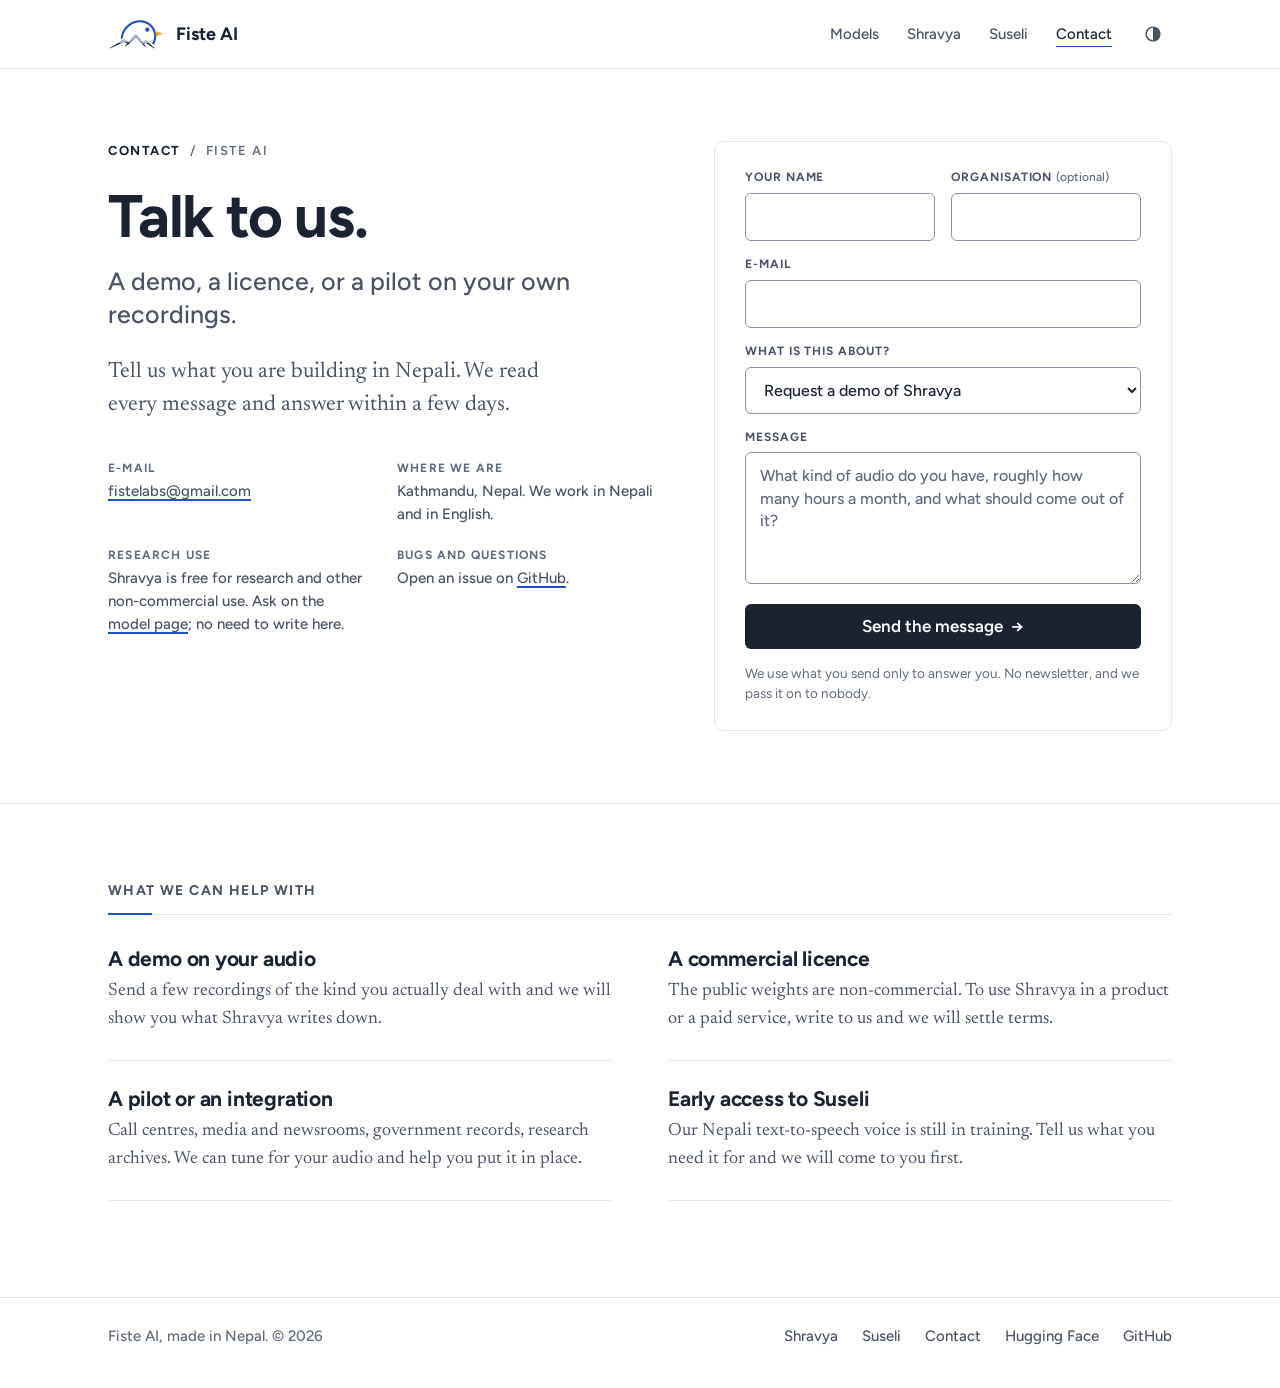
==== commit 5715ad8e: "Dark theme and a plainer look" ====
--- a/contact/index.html
+++ b/contact/index.html
@@ -9,8 +9,19 @@
   <meta name="robots" content="index, follow, max-image-preview:large">
   <meta name="author" content="Fiste AI">
   <meta name="keywords" content="Fiste AI contact, Nepali speech recognition demo, Nepali ASR licence, Nepali TTS early access, Shravya demo, Suseli">
-  <meta name="theme-color" content="#0B1736">
-  <meta name="color-scheme" content="light">
+  <meta name="theme-color" content="#FFFFFF">
+  <meta name="color-scheme" content="light dark">
+  <script>
+    // Light or dark: what the reader chose last time, or else what their system uses. Set before anything is drawn.
+    (function () {
+      var theme;
+      try { theme = localStorage.getItem("theme"); } catch (error) {}
+      if (theme !== "light" && theme !== "dark") {
+        theme = window.matchMedia && window.matchMedia("(prefers-color-scheme: dark)").matches ? "dark" : "light";
+      }
+      document.documentElement.setAttribute("data-theme", theme);
+    })();
+  </script>
 
   <meta property="og:type" content="website">
   <meta property="og:site_name" content="Fiste AI">
@@ -20,7 +31,7 @@
   <meta property="og:image" content="https://fiste-ai.github.io/assets/og-fiste.png">
   <meta property="og:image:width" content="1200">
   <meta property="og:image:height" content="630">
-  <meta property="og:image:alt" content="Fiste AI, speech technology for Nepali, with the fiste logo: a small bird's head over the Himalaya">
+  <meta property="og:image:alt" content="Fiste AI, an AI lab for the Nepali language, with the fiste logo: a small bird's head over the Himalaya">
   <meta property="og:locale" content="en_US">
   <meta property="og:locale:alternate" content="ne_NP">
   <meta name="twitter:card" content="summary_large_image">
@@ -47,7 +58,7 @@
         "name": "Fiste AI",
         "url": "https://fiste-ai.github.io/",
         "logo": "https://fiste-ai.github.io/assets/mark.png",
-        "description": "Fiste AI builds speech technology for the Nepali language: Shravya for speech recognition and Suseli for text-to-speech.",
+        "description": "Fiste AI is an AI lab for the Nepali language. Its first models are Shravya, for speech recognition, and Suseli, for text-to-speech.",
         "email": "fistelabs@gmail.com",
         "areaServed": "NP",
         "sameAs": ["https://huggingface.co/fiste-ai", "https://github.com/fiste-ai"],
@@ -86,23 +97,24 @@
   <a class="skip" href="#main">Skip to the page</a>
   <header class="top">
     <div class="wrap">
-      <a class="brand" href="/" aria-label="Fiste AI home"><img src="/assets/mark-dark.svg" alt="" width="57" height="32">Fiste AI</a>
+      <a class="brand" href="/" aria-label="Fiste AI home"><img class="on-light" src="/assets/mark.svg" alt="" width="57" height="32"><img class="on-dark" src="/assets/mark-dark.svg" alt="" width="57" height="32">Fiste AI</a>
       <nav aria-label="Main">
         <a href="/#models">Models</a>
         <a href="/shravya/">Shravya</a>
         <a href="/suseli/">Suseli</a>
         <a class="keep" href="/contact/" aria-current="page">Contact</a>
+        <button class="theme" type="button" aria-label="Use the dark theme" hidden><svg viewBox="0 0 24 24" aria-hidden="true"><circle cx="12" cy="12" r="8.25" fill="none" stroke="currentColor" stroke-width="1.75"/><path d="M12 3.75a8.25 8.25 0 0 1 0 16.5z" fill="currentColor"/></svg></button>
       </nav>
     </div>
   </header>
 
   <main id="main">
-    <div class="hero">
+    <div class="hero bare">
       <div class="wrap contact">
         <div>
           <p class="kicker"><b>Contact</b> &nbsp;/&nbsp; Fiste AI</p>
           <h1 class="plain">Talk to us.<small>A demo, a licence, or a pilot on your own recordings.</small></h1>
-          <p class="lede">Tell us what you want Nepali speech to do for you. We read every message and answer within a few days.</p>
+          <p class="lede">Tell us what you are building in Nepali. We read every message and answer within a few days.</p>
         </div>
         <div class="form-card">
           <!-- Posts to our own contact worker, which stores the message. Without scripts the worker answers with a page. -->
@@ -138,8 +150,8 @@
           </div>
           <p class="hp" aria-hidden="true"><label for="company-website">Leave this field empty</label>
             <input id="company-website" name="_gotcha" type="text" tabindex="-1" autocomplete="off"></p>
-          <button class="btn blue send" type="submit">Send the message <span aria-hidden="true">&rarr;</span></button>
-          <p class="status" role="status" hidden></p>
+          <button class="btn send" type="submit">Send the message <span aria-hidden="true">&rarr;</span></button>
+          <p class="status-note" role="status" hidden></p>
           <p class="fineprint">We use what you send only to answer you. No newsletter, and we pass it on to nobody.</p>
         </form>
         </div>
@@ -151,30 +163,25 @@
           <div><dt>Bugs and questions</dt><dd>Open an issue on <a href="https://github.com/fiste-ai/shravya" rel="noopener">GitHub</a>.</dd></div>
         </dl>
       </div>
-      <div class="range" aria-hidden="true"></div>
     </div>
 
     <div class="wrap">
       <section class="section" aria-labelledby="reasons-title">
         <h2 class="label" id="reasons-title">What we can help with</h2>
         <div class="grid">
-          <div class="tile reveal">
-            <span class="icon" aria-hidden="true"><svg viewBox="0 0 24 24"><path d="M4 10v4M8 6v12M12 3v18M16 7v10M20 10v4"/></svg></span>
+          <div class="tile">
             <h3>A demo on your audio</h3>
             <p>Send a few recordings of the kind you actually deal with and we will show you what Shravya writes down.</p>
           </div>
-          <div class="tile reveal">
-            <span class="icon" aria-hidden="true"><svg viewBox="0 0 24 24"><path d="M6 3h8l4 4v14H6z"/><path d="M14 3v4h4"/><path d="M9.5 14.5l2 2 3.5-4"/></svg></span>
+          <div class="tile">
             <h3>A commercial licence</h3>
             <p>The public weights are non-commercial. To use Shravya in a product or a paid service, write to us and we will settle terms.</p>
           </div>
-          <div class="tile reveal">
-            <span class="icon" aria-hidden="true"><svg viewBox="0 0 24 24"><rect x="3" y="3" width="7" height="7" rx="1.5"/><rect x="14" y="14" width="7" height="7" rx="1.5"/><path d="M10 6.5h4.5a3 3 0 0 1 3 3V14"/></svg></span>
+          <div class="tile">
             <h3>A pilot or an integration</h3>
             <p>Call centres, media and newsrooms, government records, research archives. We can tune for your audio and help you put it in place.</p>
           </div>
-          <div class="tile reveal">
-            <span class="icon gold" aria-hidden="true"><svg viewBox="0 0 24 24"><path d="M4 9.5v5h3.5L12 18V6L7.5 9.5z"/><path d="M15.5 9a4.5 4.5 0 0 1 0 6"/><path d="M18.5 6.5a8 8 0 0 1 0 11"/></svg></span>
+          <div class="tile">
             <h3>Early access to Suseli</h3>
             <p>Our Nepali text-to-speech voice is still in training. Tell us what you need it for and we will come to you first.</p>
           </div>
@@ -184,35 +191,22 @@
   </main>
 
   <footer class="foot">
-    <div class="range" aria-hidden="true"></div>
     <div class="wrap">
-      <div>
-        <a class="brand" href="/" aria-label="Fiste AI home"><img src="/assets/mark-dark.svg" alt="" width="57" height="32">Fiste AI</a>
-        <p>Speech technology for the Nepali language.</p>
-      </div>
-      <div>
-        <h2>Models</h2>
-        <ul>
-          <li><a href="/shravya/">Shravya</a></li>
-          <li><a href="/suseli/">Suseli</a></li>
-        </ul>
-      </div>
-      <div>
-        <h2>Find us</h2>
-        <ul>
-          <li><a href="/contact/">Contact</a></li>
-          <li><a href="https://huggingface.co/fiste-ai" rel="noopener">Hugging Face</a></li>
-          <li><a href="https://github.com/fiste-ai" rel="noopener">GitHub</a></li>
-        </ul>
-      </div>
-      <p class="legal">Fiste AI, made in Nepal. &copy; 2026</p>
+      <p>Fiste AI, made in Nepal. &copy; 2026</p>
+      <nav aria-label="Footer">
+        <a href="/shravya/">Shravya</a>
+        <a href="/suseli/">Suseli</a>
+        <a href="/contact/">Contact</a>
+        <a href="https://huggingface.co/fiste-ai" rel="noopener">Hugging Face</a>
+        <a href="https://github.com/fiste-ai" rel="noopener">GitHub</a>
+      </nav>
     </div>
   </footer>
   <script>
     (function () {
       var form = document.getElementById("contact-form");
       if (!form) return;
-      var status = form.querySelector(".status");
+      var status = form.querySelector(".status-note");
       var button = form.querySelector("button.send");
       var address = "fistelabs@gmail.com";
 
--- a/assets/site.css
+++ b/assets/site.css
@@ -1,91 +1,100 @@
-/* Fiste AI: the one stylesheet of the site. Night blue for the sky, warm paper for reading,
-   Himalayan blue for the brand, marigold for the one thing on a page that should be pressed. */
+/* Fiste AI: the one stylesheet of the site. Paper, ink, and the blue of the bird in the logo. Colour is flat: no
+   gradients and no shadows, and a box only where it holds something. The logo is the one place with more colour.
+   There are two sets of colours, light and dark. The page says which one in data-theme on the html element. */
 
 :root {
-  --paper: #FAF8F3; --paper-2: #F2EEE4; --card: #FFFFFF; --rule: #E7E2D7;
-  --ink: #1B2333; --ink-2: #475063; --ink-3: #667083;
-  --blue: #1F4FC4; --blue-dark: #173D9C; --blue-soft: #EDF2FE; --blue-line: #C7D6FA;
-  --sky: #6C9BFF; --sky-soft: #A9C3FF; --mist: #C9D3EA;
-  --night: #0B1736; --night-2: #132961; --night-line: rgba(169, 195, 255, .18);
-  --gold: #F2A516; --gold-bright: #FFB938; --gold-soft: #FFF4DA;
+  --paper: #FFFFFF; --paper-2: #F4F5F7; --rule: #E2E5EA; --line: #C4C9D2; --edge: #8891A2;
+  --ink: #1B2333; --ink-2: #4A5265; --ink-3: #626B7E;
+  --brand: #1F4FC4; --brand-soft: #EEF2FD;
+  --rock: #1B2333; --snow: #A9B8CA;         /* the mountains: as in the logo for this ground */
+  --on-brand: #FFFFFF;                      /* text on the brand colour */
+  --block: #1B2333; --block-edge: #1B2333;  /* the dark block that holds commands */
+  color-scheme: light;
   --sans: "Figtree", system-ui, sans-serif;
   --serif: "Newsreader", Georgia, "Times New Roman", serif;
   --deva-sans: "Noto Sans Devanagari", "Mukta", sans-serif;
   --deva-serif: "Noto Serif Devanagari", "Noto Sans Devanagari", serif;
   --mono: ui-monospace, "SF Mono", "Cascadia Code", Menlo, Consolas, monospace;
-  --shadow: 0 1px 2px rgba(11, 23, 54, .05), 0 18px 40px -22px rgba(11, 23, 54, .3);
   --range: 150px;
-  --stars: url("data:image/svg+xml,%3Csvg%20xmlns='http://www.w3.org/2000/svg'%20width='560'%20height='380'%3E%3Cg%20fill='%23fff'%3E%3Ccircle%20cx='254'%20cy='212'%20r='1.5'%20opacity='0.7'/%3E%3Ccircle%20cx='253'%20cy='322'%20r='0.7'%20opacity='0.45'/%3E%3Ccircle%20cx='448'%20cy='181'%20r='1.0'%20opacity='0.45'/%3E%3Ccircle%20cx='56'%20cy='117'%20r='0.6'%20opacity='0.85'/%3E%3Ccircle%20cx='451'%20cy='262'%20r='0.6'%20opacity='0.85'/%3E%3Ccircle%20cx='546'%20cy='363'%20r='1.2'%20opacity='1.0'/%3E%3Ccircle%20cx='344'%20cy='63'%20r='0.6'%20opacity='0.85'/%3E%3Ccircle%20cx='39'%20cy='17'%20r='0.7'%20opacity='0.85'/%3E%3Ccircle%20cx='21'%20cy='177'%20r='0.9'%20opacity='0.85'/%3E%3Ccircle%20cx='469'%20cy='197'%20r='1.2'%20opacity='0.55'/%3E%3Ccircle%20cx='280'%20cy='250'%20r='0.9'%20opacity='1.0'/%3E%3Ccircle%20cx='158'%20cy='375'%20r='1.5'%20opacity='0.35'/%3E%3Ccircle%20cx='395'%20cy='121'%20r='0.7'%20opacity='0.85'/%3E%3Ccircle%20cx='164'%20cy='30'%20r='1.5'%20opacity='0.35'/%3E%3Ccircle%20cx='225'%20cy='319'%20r='0.9'%20opacity='0.35'/%3E%3Ccircle%20cx='533'%20cy='319'%20r='0.6'%20opacity='0.45'/%3E%3Ccircle%20cx='120'%20cy='343'%20r='0.9'%20opacity='0.7'/%3E%3Ccircle%20cx='545'%20cy='152'%20r='0.6'%20opacity='0.85'/%3E%3Ccircle%20cx='351'%20cy='294'%20r='0.8'%20opacity='0.55'/%3E%3Ccircle%20cx='52'%20cy='128'%20r='0.9'%20opacity='0.35'/%3E%3Ccircle%20cx='78'%20cy='267'%20r='0.6'%20opacity='0.35'/%3E%3Ccircle%20cx='261'%20cy='185'%20r='1.2'%20opacity='0.85'/%3E%3Ccircle%20cx='108'%20cy='193'%20r='1.2'%20opacity='0.45'/%3E%3Ccircle%20cx='235'%20cy='147'%20r='0.9'%20opacity='0.7'/%3E%3Ccircle%20cx='551'%20cy='4'%20r='1.5'%20opacity='0.85'/%3E%3Ccircle%20cx='172'%20cy='333'%20r='0.7'%20opacity='0.45'/%3E%3Ccircle%20cx='222'%20cy='322'%20r='1.2'%20opacity='0.85'/%3E%3Ccircle%20cx='59'%20cy='372'%20r='0.7'%20opacity='0.7'/%3E%3Ccircle%20cx='147'%20cy='291'%20r='0.8'%20opacity='0.55'/%3E%3Ccircle%20cx='217'%20cy='32'%20r='0.7'%20opacity='0.85'/%3E%3Ccircle%20cx='355'%20cy='10'%20r='0.8'%20opacity='0.55'/%3E%3Ccircle%20cx='347'%20cy='51'%20r='1.0'%20opacity='0.7'/%3E%3Ccircle%20cx='463'%20cy='54'%20r='0.9'%20opacity='0.45'/%3E%3Ccircle%20cx='350'%20cy='120'%20r='0.7'%20opacity='0.85'/%3E%3Ccircle%20cx='142'%20cy='75'%20r='1.2'%20opacity='1.0'/%3E%3Ccircle%20cx='523'%20cy='77'%20r='0.9'%20opacity='0.7'/%3E%3Ccircle%20cx='337'%20cy='161'%20r='0.6'%20opacity='0.35'/%3E%3Ccircle%20cx='25'%20cy='362'%20r='0.7'%20opacity='1.0'/%3E%3Ccircle%20cx='393'%20cy='100'%20r='1.5'%20opacity='0.85'/%3E%3Ccircle%20cx='275'%20cy='197'%20r='1.2'%20opacity='0.35'/%3E%3Ccircle%20cx='74'%20cy='182'%20r='1.2'%20opacity='0.85'/%3E%3Ccircle%20cx='343'%20cy='108'%20r='0.7'%20opacity='1.0'/%3E%3Ccircle%20cx='13'%20cy='104'%20r='0.9'%20opacity='0.45'/%3E%3Ccircle%20cx='37'%20cy='70'%20r='0.8'%20opacity='0.85'/%3E%3Ccircle%20cx='320'%20cy='53'%20r='0.8'%20opacity='0.45'/%3E%3Ccircle%20cx='496'%20cy='369'%20r='1.2'%20opacity='1.0'/%3E%3C/g%3E%3C/svg%3E");
-}
+}
+:root[data-theme="dark"] {
+  --paper: #0F1217; --paper-2: #181C24; --rule: #272D38; --line: #3D4553; --edge: #5E6778;
+  --ink: #EEF1F6; --ink-2: #B8BFCB; --ink-3: #8E97A6;
+  --brand: #6C9BFF; --brand-soft: #172340;
+  --rock: #8FA3C2; --snow: #FFFFFF;
+  --on-brand: #0F1217;
+  --block: #181C24; --block-edge: #272D38;
+  color-scheme: dark;
+}
+/* the logo has a drawing for each ground: only the one for this theme is shown */
+:root:not([data-theme="dark"]) .on-dark, :root[data-theme="dark"] .on-light { display: none; }
 
 *, *::before, *::after { box-sizing: border-box; }
 html { -webkit-text-size-adjust: 100%; scroll-behavior: smooth; scroll-padding-top: 88px; }
 body { margin: 0; background: var(--paper); color: var(--ink); font: 400 20px/1.6 var(--serif);
        -webkit-font-smoothing: antialiased; text-rendering: optimizeLegibility; }
 :lang(ne) { font-family: var(--deva-serif); }
-a { color: inherit; text-decoration-color: var(--blue); text-decoration-thickness: 2px; text-underline-offset: 3px; }
-a:hover { color: var(--blue-dark); }
-:focus-visible { outline: 2px solid var(--blue); outline-offset: 3px; border-radius: 4px; }
+a { color: inherit; text-decoration-color: var(--brand); text-decoration-thickness: 2px; text-underline-offset: 3px; }
+a:hover { color: var(--brand); }
+:focus-visible { outline: 2px solid var(--brand); outline-offset: 3px; border-radius: 3px; }
+::selection { background: var(--brand); color: var(--on-brand); }
 .wrap { max-width: 1120px; margin: 0 auto; padding: 0 28px; }
-.skip { position: absolute; left: 12px; top: -60px; z-index: 40; padding: 10px 16px; border-radius: 8px; background: var(--gold);
-        color: var(--night); font: 600 15px/1 var(--sans); text-decoration: none; }
-.skip:focus { top: 12px; }
+.skip { position: absolute; left: 12px; top: -60px; z-index: 40; padding: 10px 16px; border-radius: 6px; background: var(--ink);
+        color: var(--paper); font: 600 15px/1 var(--sans); text-decoration: none; }
+.skip:focus { top: 12px; color: var(--paper); }
 
 /* ---------------------------------------------------------------- top bar */
-.top { position: sticky; top: 0; z-index: 30; margin-bottom: -69px; background: rgba(11, 23, 54, .96); border-bottom: 1px solid var(--night-line);
-       -webkit-backdrop-filter: saturate(150%) blur(14px); backdrop-filter: saturate(150%) blur(14px); }
+.top { position: sticky; top: 0; z-index: 30; background: var(--paper); border-bottom: 1px solid var(--rule); }
 .top .wrap { display: flex; align-items: center; justify-content: space-between; gap: 16px; height: 68px; font: 500 15px/1 var(--sans); }
-.brand { display: inline-flex; align-items: center; gap: 11px; color: #fff; text-decoration: none; font: 700 18px/1 var(--sans); }
-.brand:hover { color: #fff; }
+.brand { display: inline-flex; align-items: center; gap: 11px; color: var(--ink); text-decoration: none; font: 700 18px/1 var(--sans);
+         white-space: nowrap; }
+.brand:hover { color: var(--ink); }
 .brand img { display: block; height: 32px; width: auto; }
-.top nav { display: flex; align-items: center; gap: 2px; }
-.top nav a { padding: 10px 13px; border-radius: 999px; color: var(--mist); text-decoration: none; white-space: nowrap;
-             transition: color .15s, background .15s; }
-.top nav a:hover, .top nav a[aria-current] { color: #fff; background: rgba(255, 255, 255, .09); }
-.top nav a.cta { margin-left: 10px; padding: 11px 18px; background: var(--gold); color: var(--night); font-weight: 700; }
-.top nav a.cta:hover { background: var(--gold-bright); color: var(--night); }
-.top :focus-visible, .hero :focus-visible, .foot :focus-visible, .band :focus-visible { outline-color: var(--gold-bright); }
+.top nav { display: flex; align-items: center; gap: 4px; }
+.top nav a { padding: 10px 12px; color: var(--ink-2); text-decoration: none; white-space: nowrap; }
+.top nav a:hover { color: var(--ink); }
+.top nav a[aria-current] { color: var(--ink); text-decoration: underline; text-decoration-color: var(--brand); text-underline-offset: 7px; }
+.top nav a.cta { margin-left: 6px; padding: 11px 16px; border-radius: 6px; background: var(--ink); color: var(--paper); font-weight: 600;
+                 transition: background .15s; }
+.top nav a.cta:hover { background: var(--brand); color: var(--on-brand); }
+/* the switch between the light and the dark theme; site.js shows it */
+.theme { display: grid; place-items: center; width: 38px; height: 38px; margin-left: 6px; padding: 0; border: 0; border-radius: 6px;
+         background: none; color: var(--ink-2); cursor: pointer; }
+.theme[hidden] { display: none; }
+.theme:hover { background: var(--paper-2); color: var(--ink); }
+.theme svg { width: 20px; height: 20px; }
 
 /* ---------------------------------------------------------------- hero */
-.hero { position: relative; isolation: isolate; overflow: hidden; color: #fff;
-        background: radial-gradient(900px 480px at 84% 12%, rgba(108, 155, 255, .28), transparent 62%),
-                    linear-gradient(180deg, #071029 0%, var(--night) 44%, var(--night-2) 100%); }
-.hero::before { content: ""; position: absolute; inset: 0; z-index: -2; background: var(--stars) 0 0 / 560px 380px;
-                -webkit-mask-image: linear-gradient(180deg, #000 0%, #000 40%, transparent 82%);
-                mask-image: linear-gradient(180deg, #000 0%, #000 40%, transparent 82%);
-                animation: twinkle 7s ease-in-out infinite alternate; }
-@keyframes twinkle { from { opacity: .55; } to { opacity: 1; } }
+.hero { position: relative; isolation: isolate; overflow: hidden; border-bottom: 1px solid var(--rock); }
 .hero > .wrap { position: relative; display: grid; grid-template-columns: minmax(0, 1.2fr) minmax(0, 1fr); gap: 56px;
-                align-items: center; padding-top: 145px; padding-bottom: calc(var(--range) + 64px); }
-.kicker { margin: 0 0 22px; font: 600 13px/1.5 var(--sans); letter-spacing: .12em; text-transform: uppercase; color: var(--sky-soft); }
-.kicker b { color: var(--gold-bright); font-weight: 700; }
-.hero h1 { margin: 0; font: 700 clamp(64px, 10.4vw, 132px)/1.3 var(--deva-sans); letter-spacing: -.01em;
-           color: #fff; background: linear-gradient(180deg, #fff 40%, #B4C9FA 100%);
-           -webkit-background-clip: text; background-clip: text; -webkit-text-fill-color: transparent; }
-.hero h1 small { display: block; margin-top: 2px; font: 600 clamp(22px, 2.7vw, 30px)/1.25 var(--sans); letter-spacing: 0;
-                 -webkit-text-fill-color: #fff; }
-.hero h1.plain { font: 700 clamp(38px, 5.2vw, 60px)/1.1 var(--sans); letter-spacing: -.02em; }
-.hero h1.plain small { margin-top: 16px; font-size: clamp(20px, 2.2vw, 25px); font-weight: 500; line-height: 1.35; -webkit-text-fill-color: var(--mist); }
+                align-items: center; padding-top: 72px; padding-bottom: calc(var(--range) + 56px); }
+.hero > .wrap.even { grid-template-columns: minmax(0, 1fr) minmax(0, 1.08fr); }
 .hero > .wrap.contact { align-items: start; row-gap: 0; grid-template-rows: auto 1fr; }
 .contact .form-card { grid-column: 2; grid-row: 1 / span 2; }
 .contact .facts { grid-column: 1; grid-row: 2; }
-.hero > .wrap.even { grid-template-columns: minmax(0, 1fr) minmax(0, 1.08fr); }
-.lede { margin: 26px 0 0; max-width: 34ch; font-size: 22px; line-height: 1.5; color: var(--mist); }
-.actions { display: flex; flex-wrap: wrap; gap: 12px; margin-top: 34px; }
-.hero-art { position: relative; justify-self: end; width: min(100%, 400px); }
-.hero-art::before { content: ""; position: absolute; inset: -14% -12% -6%; z-index: -1;
-                    background: radial-gradient(closest-side, rgba(108, 155, 255, .3), transparent 72%); }
+/* a hero without the skyline ends in a hairline, not in the ground the mountains stand on */
+.hero.bare { --range: 16px; border-bottom-color: var(--rule); }
+.kicker { margin: 0 0 22px; font: 600 13px/1.5 var(--sans); letter-spacing: .12em; text-transform: uppercase; color: var(--ink-3); }
+.kicker b { color: var(--ink); font-weight: 700; }
+.hero h1 { margin: 0; font: 700 clamp(64px, 10.4vw, 132px)/1.3 var(--deva-sans); letter-spacing: -.01em; color: var(--brand); }
+.hero h1 small { display: block; margin-top: 2px; font: 600 clamp(22px, 2.7vw, 30px)/1.25 var(--sans); letter-spacing: 0; color: var(--ink); }
+.hero h1.plain { font: 700 clamp(38px, 5.2vw, 60px)/1.1 var(--sans); letter-spacing: -.02em; color: var(--ink); }
+.hero h1.plain small { margin-top: 16px; font-size: clamp(20px, 2.2vw, 25px); font-weight: 500; line-height: 1.35; color: var(--ink-2); }
+.lede { margin: 24px 0 0; max-width: 36ch; font-size: 22px; line-height: 1.5; color: var(--ink-2); }
+.actions { display: flex; flex-wrap: wrap; align-items: center; gap: 14px 26px; margin-top: 34px; }
+.hero-art { justify-self: end; width: min(100%, 400px); }
 .hero-art img { display: block; width: 100%; height: auto; }
 
-/* The Himalaya drawn as a waveform: site.js makes the bars. Without scripts this plain skyline stands in.
-   A slow ripple runs along the range and every bar flutters a little on top of it, so it reads as sound. */
+/* The Himalaya drawn as a waveform, in the rock and snow of the logo. It is used once on a page: in the hero of the
+   home page and of the two model pages. site.js makes the bars; without scripts this plain skyline stands in. A slow
+   ripple runs along the range and every bar flutters a little on top of it. */
 .range { --bar: 8px; --gap: 6px; position: absolute; left: 0; right: 0; bottom: 0; z-index: -1; height: var(--range); display: flex;
          align-items: flex-end; justify-content: center; gap: var(--gap); overflow: hidden; pointer-events: none;
          transform-origin: 50% 100%; animation: lift 1.1s cubic-bezier(.2, .8, .25, 1) both; }
-.range:empty { background: repeating-linear-gradient(90deg, #3E6BDD 0 8px, transparent 8px 14px);
+.range:empty { background: repeating-linear-gradient(90deg, var(--rock) 0 8px, transparent 8px 14px);
                clip-path: polygon(0 100%, 0 76%, 6% 62%, 12% 80%, 19% 44%, 26% 74%, 33% 58%, 40% 78%, 47% 30%, 55% 66%, 64% 4%, 73% 62%, 79% 40%, 86% 76%, 92% 60%, 100% 82%, 100% 100%); }
-.range i { flex: 0 0 var(--bar); height: calc(var(--h) * 1%); border-radius: 4px 4px 0 0; transform-origin: 50% 100%;
-           background: linear-gradient(to top, #1B3D9A 0%, #5B88F0 calc(100% - var(--cap)), #F4F7FE calc(100% - var(--cap)));
+.range i { flex: 0 0 var(--bar); height: calc(var(--h) * 1%); border-radius: 2px 2px 0 0; transform-origin: 50% 100%;
+           background: linear-gradient(to top, var(--rock) calc(100% - var(--cap)), var(--snow) calc(100% - var(--cap)));
            animation: ripple 3.6s ease-in-out infinite, flutter var(--d) ease-in-out infinite alternate;
            animation-delay: calc(var(--i) * 75ms - 30s), calc(var(--i) * -137ms); }
 .range.live i { animation: beat var(--d) ease-in-out infinite alternate; animation-delay: calc(var(--i) * -41ms); }
@@ -96,254 +105,160 @@
 @keyframes flutter { to { scale: 1 .93; } }
 @keyframes beat { from { transform: scaleY(.6); } to { transform: scaleY(1.05); } }
 
-/* ---------------------------------------------------------------- buttons */
-.btn { display: inline-flex; align-items: center; justify-content: center; gap: 8px; padding: 14px 22px; border: 1px solid transparent;
-       border-radius: 999px; font: 600 16px/1 var(--sans); text-decoration: none; white-space: nowrap; cursor: pointer;
-       transition: transform .15s, background .15s, border-color .15s, color .15s, box-shadow .15s; }
-.btn:hover { transform: translateY(-1px); }
-.btn span { transition: transform .15s; }
-.btn:hover span { transform: translateX(3px); }
-.btn.gold { background: var(--gold); color: var(--night); box-shadow: 0 12px 26px -14px rgba(242, 165, 22, .9); }
-.btn.gold:hover { background: var(--gold-bright); color: var(--night); }
-.btn.blue { background: var(--blue); color: #fff; box-shadow: 0 12px 26px -14px rgba(31, 79, 196, .9); }
-.btn.blue:hover { background: var(--blue-dark); color: #fff; }
-.btn.ghost { border-color: rgba(169, 195, 255, .42); color: #fff; }
-.btn.ghost:hover { border-color: #fff; background: rgba(255, 255, 255, .09); color: #fff; }
-
-/* ---------------------------------------------------------------- glass card in the hero */
-.glass { position: relative; margin: 0; padding: 28px 30px; border: 1px solid rgba(169, 195, 255, .24); border-radius: 22px;
-         background: linear-gradient(180deg, rgba(255, 255, 255, .11), rgba(255, 255, 255, .04));
-         -webkit-backdrop-filter: blur(12px); backdrop-filter: blur(12px);
-         box-shadow: 0 34px 60px -34px rgba(0, 0, 0, .7), inset 0 1px 0 rgba(255, 255, 255, .14);
-         font: 500 16px/1.6 var(--sans); color: var(--mist); }
-.glass a { text-decoration-color: var(--gold-bright); }
-.glass a:hover { color: #fff; }
-.state { display: flex; flex-wrap: wrap; align-items: center; gap: 10px; margin: 0 0 22px; font: 700 13px/1 var(--sans); letter-spacing: .1em;
-         text-transform: uppercase; color: #fff; }
-.dot { flex: none; width: 9px; height: 9px; border-radius: 50%; background: var(--gold-bright); box-shadow: 0 0 0 4px rgba(255, 185, 56, .22); }
+/* ---------------------------------------------------------------- one button, and a link for everything else */
+.btn { display: inline-flex; align-items: center; justify-content: center; gap: 8px; padding: 14px 20px; border: 0; border-radius: 6px;
+       background: var(--ink); color: var(--paper); font: 600 16px/1 var(--sans); text-decoration: none; white-space: nowrap; cursor: pointer;
+       transition: background .15s; }
+.btn:hover { background: var(--brand); color: var(--on-brand); }
+.more { font: 600 16px/1.3 var(--sans); }
+.btn span, .more span { display: inline-block; transition: transform .15s; }
+.btn:hover span, .more:hover span { transform: translateX(3px); }
+
+/* ---------------------------------------------------------------- the box beside a hero: figures, or samples */
+.plate { margin: 0; padding: 26px 28px; border: 1px solid var(--rule); border-radius: 10px; background: var(--paper);
+         font: 500 16px/1.6 var(--sans); color: var(--ink-2); }
+.state { display: flex; flex-wrap: wrap; align-items: center; gap: 10px; margin: 0 0 20px; font: 700 13px/1.3 var(--sans); letter-spacing: .1em;
+         text-transform: uppercase; color: var(--ink); }
+.state em { margin-left: auto; font-style: normal; color: var(--ink-3); }
+.dot { flex: none; width: 9px; height: 9px; border-radius: 50%; background: var(--brand); }
+.dot.open { background: none; box-shadow: inset 0 0 0 2px var(--brand); }
 .dot.beat { animation: pulse 2.4s ease-in-out infinite; }
-.state em { margin-left: auto; font-style: normal; color: var(--sky-soft); }
-@keyframes pulse { 50% { box-shadow: 0 0 0 8px rgba(255, 185, 56, 0); } }
+@keyframes pulse { 50% { opacity: .25; } }
 .glance { display: grid; grid-template-columns: 1fr 1fr; gap: 24px; margin: 0; }
 .glance div { margin: 0; }
-.glance dt { font: 700 clamp(44px, 5vw, 60px)/1 var(--sans); letter-spacing: -.02em; color: #fff; font-variant-numeric: tabular-nums; }
-.glance dd { margin: 10px 0 0; font: 500 14px/1.45 var(--sans); color: var(--mist); }
-.glass .fine { margin: 24px 0 0; padding-top: 20px; border-top: 1px solid var(--night-line); font-size: 15px; line-height: 1.55; }
-
-/* ---------------------------------------------------------------- sections on paper */
-.section { padding: 88px 0 0; }
-.label { display: flex; align-items: center; gap: 12px; margin: 0 0 30px; padding-bottom: 16px; border-bottom: 1px solid var(--rule);
+.glance dt { font: 700 clamp(44px, 5vw, 60px)/1 var(--sans); letter-spacing: -.02em; color: var(--ink); font-variant-numeric: tabular-nums; }
+.glance dd { margin: 10px 0 0; font: 500 14px/1.45 var(--sans); color: var(--ink-3); }
+.plate .fine { margin: 22px 0 0; padding-top: 18px; border-top: 1px solid var(--rule); font-size: 15px; line-height: 1.55; }
+
+/* ---------------------------------------------------------------- sections */
+.section { padding: 80px 0 0; }
+.label { position: relative; margin: 0 0 30px; padding-bottom: 16px; border-bottom: 1px solid var(--rule);
          font: 700 14px/1 var(--sans); letter-spacing: .1em; text-transform: uppercase; color: var(--ink-2); }
-.label::before { content: ""; flex: none; width: 18px; height: 15px;
-                 background: linear-gradient(var(--blue), var(--blue)) 0 100% / 3px 45% no-repeat,
-                             linear-gradient(var(--blue), var(--blue)) 5px 100% / 3px 100% no-repeat,
-                             linear-gradient(var(--blue), var(--blue)) 10px 100% / 3px 68% no-repeat,
-                             linear-gradient(var(--gold), var(--gold)) 15px 100% / 3px 34% no-repeat; }
+.label::after { content: ""; position: absolute; left: 0; bottom: -1px; width: 44px; height: 2px; background: var(--brand); }
 .note { max-width: 78ch; margin: 0 0 18px; font: 400 16px/1.6 var(--sans); color: var(--ink-2); }
 
-/* model cards on the home page: each one shows what the model does, and Suseli can be heard right there */
-.models { display: grid; grid-template-columns: 1fr 1fr; gap: 26px; }
-.model { --tint: #E4ECFF; --accent: var(--blue); --glow: rgba(31, 79, 196, .5); --chip-line: var(--blue-line); --chip-ink: var(--blue-dark);
-         position: relative; display: flex; flex-direction: column;
-         padding: 30px 34px 34px; overflow: hidden; border: 1px solid var(--rule); border-radius: 26px; box-shadow: var(--shadow);
-         background: radial-gradient(620px 340px at 0% 0%, var(--tint), transparent 64%), var(--card);
-         transition: transform .25s, border-color .25s, box-shadow .25s; }
-.model.suseli { --tint: #FFEFCB; --accent: #B36F00; --glow: rgba(242, 165, 22, .55); --chip-line: #F0D79A; --chip-ink: #6B4A00; }
-.model::after { content: ""; position: absolute; left: 34px; right: 34px; top: 0; height: 4px; border-radius: 0 0 4px 4px; background: var(--accent);
-                transform: scaleX(.16); transform-origin: 0 50%; transition: transform .35s cubic-bezier(.2, .8, .2, 1); }
-.model:hover { transform: translateY(-5px); border-color: var(--tint); box-shadow: 0 1px 2px rgba(11, 23, 54, .05), 0 34px 60px -30px var(--glow); }
-.model:hover::after { transform: none; }
-.tag { display: flex; flex-wrap: wrap; align-items: center; gap: 10px; margin: 8px 0 0; font: 700 12px/1 var(--sans); letter-spacing: .1em;
-       text-transform: uppercase; color: var(--ink-3); }
-.tag .ver { margin-left: auto; }
-.pill { display: inline-flex; align-items: center; gap: 7px; padding: 7px 11px; border-radius: 999px; background: var(--blue-soft); color: var(--blue-dark); }
-.pill::before { content: ""; width: 7px; height: 7px; border-radius: 50%; background: var(--blue); }
-.pill.soon { background: var(--gold-soft); color: #7A5200; }
-.pill.soon::before { background: var(--gold); animation: pulse-gold 2.4s ease-in-out infinite; }
-.model .pill { background: #fff; box-shadow: inset 0 0 0 1px var(--chip-line); }
-@keyframes pulse-gold { 0% { box-shadow: 0 0 0 0 rgba(242, 165, 22, .6); } 70%, 100% { box-shadow: 0 0 0 7px rgba(242, 165, 22, 0); } }
-.model .name { margin: 20px 0 8px; font: 700 28px/1.2 var(--sans); letter-spacing: -.01em; }
-.model .word { display: block; font: 700 clamp(64px, 7.6vw, 96px)/1.3 var(--deva-sans); letter-spacing: -.01em; color: var(--accent); }
-.model .what { margin: 0 0 24px; font-size: 19px; line-height: 1.55; color: var(--ink-2); }
-
-/* the dark strip in a card: sound becoming text for Shravya, a sample to play for Suseli */
-.strip { container-type: inline-size; display: flex; align-items: center; gap: 18px; min-height: 96px; margin: 0 0 26px; padding: 14px 24px; border-radius: 18px; color: #fff;
-         background: radial-gradient(380px 170px at 100% 0%, rgba(108, 155, 255, .36), transparent 64%),
-                     linear-gradient(135deg, var(--night) 0%, #17317C 100%);
-         box-shadow: inset 0 1px 0 rgba(255, 255, 255, .1); }
-.strip.listen { justify-content: center; gap: 22px; }
-.strip .tracks { flex: 1; }
-.strip .track { padding: 4px 0; }
-.strip .bar { bottom: -6px; }
-.to { font: 500 22px/1 var(--sans); color: var(--sky-soft); }
-.wave { display: flex; flex: none; align-items: center; gap: 4px; height: 52px; }
-.wave i { width: 5px; height: 30%; border-radius: 3px; background: var(--sky); animation: hum 1.1s ease-in-out infinite alternate; }
-.wave i:nth-child(2) { height: 62%; } .wave i:nth-child(3) { height: 100%; } .wave i:nth-child(4) { height: 48%; }
-.wave i:nth-child(5) { height: 80%; } .wave i:nth-child(6) { height: 36%; } .wave i:nth-child(7) { height: 58%; }
-.wave i:nth-child(8) { height: 88%; } .wave i:nth-child(9) { height: 44%; } .wave i:nth-child(10) { height: 70%; }
-.wave i:nth-child(11) { height: 96%; } .wave i:nth-child(12) { height: 52%; } .wave i:nth-child(13) { height: 74%; }
-.wave i:nth-child(14) { height: 40%; }
-.wave i:nth-child(2n) { animation-duration: .8s; animation-delay: -.3s; }
-.wave i:nth-child(3n) { animation-duration: 1.4s; animation-delay: -.7s; }
-@keyframes hum { to { transform: scaleY(.38); } }
-.say { display: inline-block; min-width: 132px; }
-.typed { display: inline-block; max-width: 0; overflow: hidden; padding-right: 7px; border-right: 2px solid var(--gold-bright); white-space: nowrap;
-         font: 700 34px/1.6 var(--deva-sans); animation: type 5.6s ease-in-out infinite, caret .9s steps(1) infinite; }
-@keyframes type { 0%, 12% { max-width: 0; } 42%, 86% { max-width: 7em; } 100% { max-width: 0; } }
-@keyframes caret { 50% { border-right-color: transparent; } }
-/* a narrow strip shows a shorter wave, so the three parts always fit */
-@container (max-width: 322px) {
-  .strip.listen .wave i:nth-child(n+10) { display: none; }
-}
-@container (max-width: 276px) {
-  .strip.listen .wave i:nth-child(n+7) { display: none; }
-  .strip.listen .to { margin: 0 -6px; }
-  .strip.listen .say { min-width: 90px; }
-  .strip.listen .typed { font-size: 28px; }
-}
-
-.numbers { display: grid; grid-template-columns: 1fr 1fr; gap: 24px; margin: 0 0 26px; }
-.numbers div { margin: 0; padding-left: 16px; border-left: 3px solid var(--tint); }
-.numbers dt { font: 700 40px/1 var(--sans); letter-spacing: -.02em; font-variant-numeric: tabular-nums; }
-.numbers dd { margin: 8px 0 0; font: 500 14px/1.45 var(--sans); color: var(--ink-3); }
-.chips-label { margin: 0 0 12px; font: 700 12px/1 var(--sans); letter-spacing: .1em; text-transform: uppercase; color: var(--ink-3); }
-.chips { display: flex; flex-wrap: wrap; gap: 8px; margin: 0 0 28px; padding: 0; list-style: none; }
-.chips li { padding: 8px 13px; border-radius: 999px; background: #fff; box-shadow: inset 0 0 0 1px var(--chip-line); font: 600 14px/1.2 var(--sans);
-            color: var(--chip-ink); }
-.model .actions { align-items: center; gap: 12px 22px; margin-top: auto; }
-.quiet { font: 600 16px/1.3 var(--sans); color: var(--ink-2); text-decoration-color: var(--accent); }
-
-/* the band that asks for a demo */
-.band { position: relative; isolation: isolate; overflow: hidden; display: flex; flex-wrap: wrap; align-items: center; justify-content: space-between;
-       gap: 22px 40px; margin-top: 72px; padding: 42px 46px 60px; border-radius: 26px; color: #fff;
-       background: radial-gradient(620px 300px at 92% 0%, rgba(108, 155, 255, .4), transparent 62%),
-                   linear-gradient(135deg, var(--night) 0%, #17317C 100%); box-shadow: var(--shadow); }
-.band .range { --bar: 6px; --gap: 6px; height: 40px; opacity: .6; animation: none; }
-.band .range:empty { background: repeating-linear-gradient(90deg, var(--sky) 0 6px, transparent 6px 12px); }
-.band .range i { background: var(--sky); border-radius: 3px 3px 0 0; }
-.band p { margin: 0; max-width: 52ch; font: 500 17px/1.5 var(--sans); color: var(--mist); }
-.band p b { display: block; margin-bottom: 4px; font: 700 26px/1.3 var(--sans); letter-spacing: -.01em; color: #fff; }
+/* the models on the home page: one row each, name, what it does, where it stands */
+.entry { display: grid; grid-template-columns: 270px minmax(0, 1fr) 210px; gap: 8px 40px; align-items: start; padding: 6px 0 34px;
+         border-bottom: 1px solid var(--rule); }
+.entry + .entry { padding-top: 36px; }
+.entry .word { margin: -10px 0 0; font: 700 clamp(56px, 6.2vw, 80px)/1.3 var(--deva-sans); letter-spacing: -.01em; color: var(--brand); }
+.entry h3 { margin: 0 0 4px; font: 700 26px/1.2 var(--sans); letter-spacing: -.01em; }
+.kind { margin: 0 0 14px; font: 600 12px/1.4 var(--sans); letter-spacing: .1em; text-transform: uppercase; color: var(--ink-3); }
+.entry .what { margin: 0; max-width: 44ch; font-size: 19px; line-height: 1.55; color: var(--ink-2); }
+.meta { display: flex; flex-direction: column; align-items: flex-start; gap: 12px; padding-top: 6px; }
+.status { display: flex; align-items: center; gap: 9px; margin: 0 0 6px; font: 700 12px/1.4 var(--sans); letter-spacing: .1em;
+          text-transform: uppercase; color: var(--ink); }
+
+/* one sentence, said by one model and written down by the other */
+.duet { display: grid; grid-template-columns: 1fr 1fr; margin: 0; border: 1px solid var(--rule); border-radius: 10px; }
+.duet > .track, .duet > .heard { padding: 26px 28px 28px; }
+.duet > .track { align-items: start; border-bottom: 0; }
+.duet > .heard { border-left: 1px solid var(--rule); }
+.duet .bar { left: 28px; right: 28px; bottom: 0; }
+.who { margin: 0 0 8px; font: 700 12px/1.4 var(--sans); letter-spacing: .1em; text-transform: uppercase; color: var(--ink-3); }
+.heard p { margin: 0; }
+.heard .who, .track-text .who { margin-bottom: 8px; }
+
+/* the plain ask at the end of a page */
+.big { max-width: 30ch; margin: 0 0 28px; font: 400 clamp(26px, 3.3vw, 38px)/1.28 var(--serif); letter-spacing: -.01em; }
 
 /* benchmark table */
-.scroll { overflow-x: auto; margin: 0 0 22px; border: 1px solid var(--rule); border-radius: 18px; background: var(--card); box-shadow: var(--shadow); }
+.scroll { overflow-x: auto; margin: 0 0 22px; border: 1px solid var(--rule); border-radius: 10px; }
 table.scores { width: 100%; border-collapse: collapse; font: 500 15px/1.4 var(--sans); font-variant-numeric: tabular-nums; }
 table.scores th, table.scores td { padding: 13px 16px; border-bottom: 1px solid var(--rule); text-align: right; white-space: nowrap; }
 table.scores tbody tr:last-child th, table.scores tbody tr:last-child td { border-bottom: 0; }
-table.scores thead th { vertical-align: bottom; white-space: normal; border-bottom: 0; background: var(--night); color: var(--mist);
+table.scores thead th { vertical-align: bottom; white-space: normal; background: var(--paper-2); color: var(--ink-2);
                         font: 700 12px/1.3 var(--sans); letter-spacing: .06em; text-transform: uppercase; }
 table.scores th[scope="row"], table.scores thead th:first-child { min-width: 200px; text-align: left; white-space: normal; font-weight: 600; }
 table.scores th[scope="row"] a { text-decoration-thickness: 1px; }
-table.scores tbody tr { transition: background .12s; }
-table.scores tbody tr:hover { background: var(--paper); }
-table.scores tr.ours, table.scores tr.ours:hover { background: var(--blue-soft); }
-table.scores tr.ours th[scope="row"] { box-shadow: inset 4px 0 0 var(--blue); font-weight: 700; }
-table.scores b { color: var(--blue); font-weight: 700; }
+table.scores tr.ours { background: var(--brand-soft); }
+table.scores tr.ours th[scope="row"] { box-shadow: inset 3px 0 0 var(--brand); font-weight: 700; }
+table.scores b { color: var(--brand); font-weight: 700; }
 /* the mean of each system as a bar: shorter is better */
 table.scores td.mean { position: relative; min-width: 150px; }
 table.scores td.mean::before { content: ""; position: absolute; left: 16px; top: 50%; width: calc(var(--v) * 1.45px); height: 6px; margin-top: -3px;
-                               border-radius: 3px; background: #CDD5E3; }
-table.scores tr.ours td.mean::before { background: var(--blue); }
+                               background: var(--line); }
+table.scores tr.ours td.mean::before { background: var(--brand); }
 
 /* the commands */
-.term { margin: 0 0 22px; overflow: hidden; border-radius: 18px; background: var(--night); box-shadow: var(--shadow); }
-.term-bar { display: flex; align-items: center; gap: 7px; padding: 13px 16px; border-bottom: 1px solid var(--night-line);
-            font: 600 12px/1 var(--sans); letter-spacing: .1em; text-transform: uppercase; color: var(--sky-soft); }
-.term-bar i { width: 10px; height: 10px; border-radius: 50%; background: rgba(255, 255, 255, .2); }
-.term-bar i:first-child { background: var(--gold); }
-.term-bar span { margin-left: 8px; }
-.copy { margin-left: auto; padding: 7px 12px; border: 1px solid rgba(169, 195, 255, .35); border-radius: 999px; background: none;
-        color: #fff; font: 600 12px/1 var(--sans); letter-spacing: .06em; text-transform: uppercase; cursor: pointer; transition: background .15s, border-color .15s; }
-.copy:hover { border-color: #fff; background: rgba(255, 255, 255, .1); }
-pre { margin: 0; padding: 20px 22px; overflow-x: auto; color: #E6ECFA; font: 14px/1.75 var(--mono); }
+.term { margin: 0 0 22px; overflow: hidden; border: 1px solid var(--block-edge); border-radius: 10px; background: var(--block); }
+.term-bar { display: flex; align-items: center; padding: 10px 14px 10px 22px; border-bottom: 1px solid rgba(255, 255, 255, .16);
+            font: 600 12px/1 var(--sans); letter-spacing: .1em; text-transform: uppercase; color: #B9C0CE; }
+.copy { margin-left: auto; padding: 7px 12px; border: 1px solid rgba(255, 255, 255, .4); border-radius: 6px; background: none;
+        color: #fff; font: 600 12px/1 var(--sans); letter-spacing: .06em; text-transform: uppercase; cursor: pointer; transition: border-color .15s; }
+.copy:hover { border-color: #fff; }
+pre { margin: 0; padding: 20px 22px; overflow-x: auto; color: #E9ECF2; font: 14px/1.75 var(--mono); }
 code { padding: 1px 5px; border-radius: 4px; background: var(--paper-2); font: .86em var(--mono); }
 pre code { padding: 0; background: none; font-size: 1em; }
 
-/* early samples of Suseli */
-.sample-label { margin: 0 0 6px; font: 700 13px/1 var(--sans); letter-spacing: .1em; text-transform: uppercase; color: var(--sky-soft); }
+/* samples: a sentence to play */
 .tracks { list-style: none; margin: 0; padding: 0; }
 .track { position: relative; display: grid; grid-template-columns: 42px minmax(0, 1fr) auto; gap: 14px; align-items: center; padding: 14px 0;
-         border-bottom: 1px solid var(--night-line); }
+         border-bottom: 1px solid var(--rule); }
 .track:last-child { border-bottom: 0; }
-.play { display: grid; place-items: center; width: 42px; height: 42px; padding: 0; border: 1.5px solid var(--gold-bright); border-radius: 50%;
-        background: transparent; color: var(--gold-bright); cursor: pointer; transition: background .15s, color .15s, transform .15s; }
-.play:hover, .play[aria-pressed="true"] { background: var(--gold-bright); color: var(--night); }
-.play:hover { transform: scale(1.06); }
+.play { display: grid; place-items: center; width: 42px; height: 42px; padding: 0; border: 1.5px solid var(--ink); border-radius: 50%;
+        background: var(--paper); color: var(--ink); cursor: pointer; transition: background .15s, color .15s, border-color .15s; }
+.play:hover { border-color: var(--brand); color: var(--brand); }
+.play[aria-pressed="true"] { border-color: var(--brand); background: var(--brand); color: var(--on-brand); }
 .play svg { width: 18px; height: 18px; fill: currentColor; }
 .play .i-pause, .play[aria-pressed="true"] .i-play { display: none; }
 .play[aria-pressed="true"] .i-pause { display: block; }
 .track-text p { margin: 0; }
-.track .ne { font: 500 17px/1.5 var(--deva-sans); color: #fff; }
-.track .en { margin-top: 2px; font: 400 13.5px/1.45 var(--sans); color: var(--mist); }
-.time { font: 600 13px/1 var(--sans); color: var(--sky-soft); font-variant-numeric: tabular-nums; }
+.ne { font: 500 17px/1.55 var(--deva-sans); color: var(--ink); }
+.en { margin-top: 3px; font: 400 14px/1.45 var(--sans); color: var(--ink-3); }
+.heard .en, .track-text .en { margin-top: 3px; }
+.time { font: 600 13px/1 var(--sans); color: var(--ink-3); font-variant-numeric: tabular-nums; }
+.duet .time { padding-top: 4px; }
 .bar { position: absolute; left: 56px; right: 0; bottom: -1px; height: 2px; }
-.bar span { display: block; width: 0; height: 100%; background: var(--gold-bright); }
-
-/* small cards: what we are working on, what we can help with */
-.grid { display: grid; grid-template-columns: 1fr 1fr; gap: 20px; margin: 0; padding: 0; list-style: none; counter-reset: n; }
-.tile { position: relative; padding: 26px 28px 28px; border: 1px solid var(--rule); border-radius: 18px; background: var(--card);
-        box-shadow: 0 1px 2px rgba(11, 23, 54, .04); transition: transform .2s, border-color .2s, box-shadow .2s; }
-.tile:hover { transform: translateY(-3px); border-color: var(--blue-line); box-shadow: var(--shadow); }
-.tile h3 { margin: 0 0 8px; font: 700 21px/1.3 var(--sans); letter-spacing: -.01em; }
+.bar span { display: block; width: 0; height: 100%; background: var(--brand); }
+
+/* short lists: what we are working on, what we can help with */
+.grid { display: grid; grid-template-columns: 1fr 1fr; gap: 0 56px; margin: -24px 0 0; padding: 0; list-style: none; counter-reset: n; }
+.tile { padding: 24px 0 26px; border-bottom: 1px solid var(--rule); }
+.tile h3 { margin: 0 0 6px; font: 700 21px/1.3 var(--sans); letter-spacing: -.01em; }
 .tile h3 span { margin-left: 10px; font: 500 17px/1.3 var(--deva-sans); color: var(--ink-3); }
 .tile p { margin: 0; font-size: 18px; line-height: 1.55; color: var(--ink-2); }
-.icon { display: grid; place-items: center; width: 46px; height: 46px; margin: 0 0 18px; border-radius: 13px; background: var(--blue-soft); color: var(--blue); }
-.icon.gold { background: var(--gold-soft); color: #9A6700; }
-.icon svg { width: 24px; height: 24px; fill: none; stroke: currentColor; stroke-width: 1.8; stroke-linecap: round; stroke-linejoin: round; }
-ol.grid .tile { counter-increment: n; padding-top: 58px; }
-ol.grid .tile::before { content: counter(n, decimal-leading-zero); position: absolute; left: 28px; top: 24px; font: 700 14px/1 var(--sans);
-                        letter-spacing: .08em; color: var(--blue); }
-ol.grid .tile::after { content: ""; position: absolute; left: 58px; right: 28px; top: 30px; height: 1px; background: var(--rule); }
+ol.grid .tile { counter-increment: n; display: grid; grid-template-columns: 46px minmax(0, 1fr); align-content: start; }
+ol.grid .tile::before { content: counter(n, decimal-leading-zero); grid-row: 1 / span 2; font: 700 14px/27px var(--sans); letter-spacing: .06em;
+                        color: var(--brand); }
 
 /* contact form */
-.form-card { padding: 30px 32px 28px; border-radius: 22px; background: var(--card); color: var(--ink);
-             box-shadow: 0 40px 70px -36px rgba(0, 0, 0, .75); font-family: var(--sans); }
+.form-card { padding: 28px 30px 26px; border: 1px solid var(--rule); border-radius: 10px; background: var(--paper); font-family: var(--sans); }
 .row2 { display: grid; grid-template-columns: 1fr 1fr; gap: 16px; }
 .field { margin: 0 0 16px; }
 .field label { display: block; margin: 0 0 7px; font: 700 12px/1.3 var(--sans); letter-spacing: .08em; text-transform: uppercase; color: var(--ink-2); }
 .field .opt { font-weight: 500; letter-spacing: 0; text-transform: none; color: var(--ink-3); }
-.field input, .field select, .field textarea { display: block; width: 100%; padding: 12px 14px; border: 1px solid #D5D0C4; border-radius: 12px;
-        background: var(--paper); color: var(--ink); font: 500 16px/1.4 var(--sans); transition: border-color .15s, box-shadow .15s, background .15s; }
+.field input, .field select, .field textarea { display: block; width: 100%; padding: 12px 14px; border: 1px solid var(--edge); border-radius: 6px;
+        background: var(--paper); color: var(--ink); font: 500 16px/1.4 var(--sans); transition: border-color .15s; }
 .field textarea { min-height: 132px; resize: vertical; }
-.field input:hover, .field select:hover, .field textarea:hover { border-color: #B9B3A5; }
-.field input:focus, .field select:focus, .field textarea:focus { outline: 0; border-color: var(--blue); background: #fff;
-        box-shadow: 0 0 0 4px rgba(31, 79, 196, .16); }
+.field ::placeholder { color: var(--ink-3); opacity: 1; }
+.field input:hover, .field select:hover, .field textarea:hover { border-color: var(--ink-3); }
+.field input:focus, .field select:focus, .field textarea:focus { outline: 2px solid var(--brand); outline-offset: 1px; border-color: var(--brand); }
 .hp { position: absolute; left: -9999px; width: 1px; height: 1px; overflow: hidden; }
-.form-card .btn { width: 100%; margin-top: 4px; border: 0; font-size: 17px; }
-.form-card .btn[disabled] { opacity: .6; cursor: progress; transform: none; }
-.status { margin: 14px 0 0; padding: 12px 14px; border-radius: 12px; background: var(--blue-soft); color: var(--blue-dark); font: 500 15px/1.5 var(--sans); }
+.form-card .btn { width: 100%; margin-top: 4px; font-size: 17px; }
+.form-card .btn[disabled] { opacity: .6; cursor: progress; }
+.status-note { margin: 14px 0 0; padding: 12px 14px; border-left: 3px solid var(--brand); background: var(--brand-soft);
+               font: 500 15px/1.5 var(--sans); }
 .fineprint { margin: 14px 0 0; font: 400 13.5px/1.5 var(--sans); color: var(--ink-3); }
-.facts { display: grid; grid-template-columns: 1fr 1fr; gap: 22px 28px; margin: 40px 0 0; font: 500 15px/1.55 var(--sans); color: var(--mist); }
+.facts { display: grid; grid-template-columns: 1fr 1fr; gap: 22px 28px; margin: 40px 0 0; font: 500 15px/1.55 var(--sans); color: var(--ink-2); }
 .facts div { margin: 0; }
-.facts dt { margin: 0 0 6px; font: 700 12px/1 var(--sans); letter-spacing: .1em; text-transform: uppercase; color: var(--sky-soft); }
+.facts dt { margin: 0 0 6px; font: 700 12px/1 var(--sans); letter-spacing: .1em; text-transform: uppercase; color: var(--ink-3); }
 .facts dd { margin: 0; }
-.facts a { text-decoration-color: var(--gold-bright); }
-.facts a:hover { color: #fff; }
-
-/* ---------------------------------------------------------------- footer */
-.foot { position: relative; margin-top: 150px; background: var(--night); color: var(--mist); font: 500 15px/1.6 var(--sans); }
-.foot .range { bottom: 100%; z-index: 0; height: 64px; animation: none; }
-.foot .range:empty { background: repeating-linear-gradient(90deg, var(--night) 0 8px, transparent 8px 14px); }
-.foot .range i { background: var(--night); }
-.foot .wrap { display: grid; grid-template-columns: minmax(0, 1.6fr) repeat(2, minmax(0, 1fr)); gap: 40px; padding-top: 56px; padding-bottom: 28px; }
-.foot .brand { margin-bottom: 14px; }
-.foot p { margin: 0; max-width: 34ch; }
-.foot h2 { margin: 6px 0 14px; font: 700 12px/1 var(--sans); letter-spacing: .1em; text-transform: uppercase; color: var(--sky-soft); }
-.foot ul { margin: 0; padding: 0; list-style: none; }
-.foot li { margin: 0 0 9px; }
-.foot a { color: #fff; text-decoration: none; }
-.foot a:hover { color: var(--gold-bright); }
-.foot .legal { grid-column: 1 / -1; padding-top: 22px; border-top: 1px solid var(--night-line); max-width: none; font-size: 14px; color: var(--sky-soft); }
+
+/* ---------------------------------------------------------------- footer: one line */
+.foot { margin-top: 96px; border-top: 1px solid var(--rule); font: 500 15px/1.6 var(--sans); color: var(--ink-3); }
+.foot .wrap { display: flex; flex-wrap: wrap; align-items: center; justify-content: space-between; gap: 10px 32px; padding-top: 26px; padding-bottom: 40px; }
+.foot p { margin: 0; }
+.foot nav { display: flex; flex-wrap: wrap; gap: 6px 24px; }
+.foot a { color: var(--ink-2); text-decoration: none; }
+.foot a:hover { color: var(--brand); }
 
 /* ---------------------------------------------------------------- page not found */
-.lost { min-height: 100vh; display: grid; }
-.lost > .wrap { grid-template-columns: minmax(0, 1fr); gap: 0; justify-items: center; text-align: center; align-content: center; }
+.lost { min-height: calc(100vh - 69px); display: grid; border-bottom: 0; }
+.lost > .wrap { grid-template-columns: minmax(0, 1fr); gap: 0; justify-items: center; text-align: center; align-content: center; padding-bottom: 96px; }
 .lost img { width: 190px; height: auto; margin-bottom: 26px; }
 .lost .lede { max-width: 40ch; margin-top: 18px; }
 .lost .actions { justify-content: center; }
-
-/* ---------------------------------------------------------------- arriving on scroll */
-.rise .reveal { opacity: 0; transform: translateY(20px); transition: opacity .7s ease, transform .7s cubic-bezier(.2, .8, .2, 1); }
-.rise .reveal.in { opacity: 1; transform: none; }
 
 @media (max-width: 900px) {
   :root { --range: 104px; }
@@ -351,37 +266,44 @@
   body { font-size: 18px; }
   .wrap { padding: 0 22px; }
   .top nav a:not(.keep) { display: none; }
-  .hero > .wrap, .hero > .wrap.even, .hero > .wrap.contact { grid-template-columns: minmax(0, 1fr); gap: 36px; padding-top: 113px;
-                                                              padding-bottom: calc(var(--range) + 44px); }
+  .hero > .wrap, .hero > .wrap.even, .hero > .wrap.contact { grid-template-columns: minmax(0, 1fr); gap: 36px; padding-top: 44px;
+                                                              padding-bottom: calc(var(--range) + 40px); }
   .contact .form-card, .contact .facts { grid-column: auto; grid-row: auto; }
   .contact .facts { margin-top: 0; }
   .hero-art { display: none; }
   .lede { font-size: 20px; }
-  .section { padding-top: 64px; }
-  .models, .grid { grid-template-columns: minmax(0, 1fr); }
-  .model { padding: 24px 22px 26px; }
-  .model::after { left: 22px; right: 22px; }
-  .strip { padding: 12px 16px; }
-  .band { padding: 32px 26px 54px; }
-  .glass, .form-card { padding: 24px 22px; }
-  .foot { margin-top: 120px; }
-  .foot .wrap { grid-template-columns: 1fr 1fr; gap: 30px; }
-  .foot .wrap > div:first-child { grid-column: 1 / -1; }
+  .section { padding-top: 60px; }
+  .entry { grid-template-columns: minmax(0, 1fr); gap: 0; }
+  .entry .word { margin: 0 0 2px; }
+  .meta { flex-direction: row; flex-wrap: wrap; align-items: center; gap: 10px 22px; padding-top: 20px; }
+  .status { flex-basis: 100%; margin: 0; }
+  .duet, .grid { grid-template-columns: minmax(0, 1fr); }
+  .duet > .heard { border-left: 0; border-top: 1px solid var(--rule); }
+  .duet > .track, .duet > .heard { padding: 22px 20px 24px; }
+  .duet .bar { left: 20px; right: 20px; }
+  .plate, .form-card { padding: 22px 20px; }
+  .foot { margin-top: 72px; }
 }
 @media (max-width: 520px) {
   .row2, .facts { grid-template-columns: minmax(0, 1fr); }
-  .numbers { gap: 16px; }
-  .numbers dt { font-size: 34px; }
   .glance { gap: 18px; }
-  .btn { padding: 13px 18px; }
-  .top nav a.cta { padding: 10px 14px; }
+  .top nav a.cta { padding: 10px 13px; }
+}
+@media (max-width: 400px) {
+  .top .wrap { gap: 8px; }
+  .brand { gap: 8px; font-size: 17px; }
+  .theme, .top nav a.cta { margin-left: 2px; }
+  .top nav a.cta { padding: 10px 11px; }
+}
+@media (max-width: 359px) {
+  .wrap { padding: 0 18px; }
+  .brand { gap: 0; font-size: 0; }  /* the mark alone: the name does not fit beside the button */
 }
 @media print {
-  .rise .reveal { opacity: 1; transform: none; }
   .top { position: static; }
+  .range { display: none; }
 }
 @media (prefers-reduced-motion: reduce) {
   html { scroll-behavior: auto; }
-  .typed { max-width: none; }
   *, *::before, *::after { animation: none !important; transition: none !important; }
 }
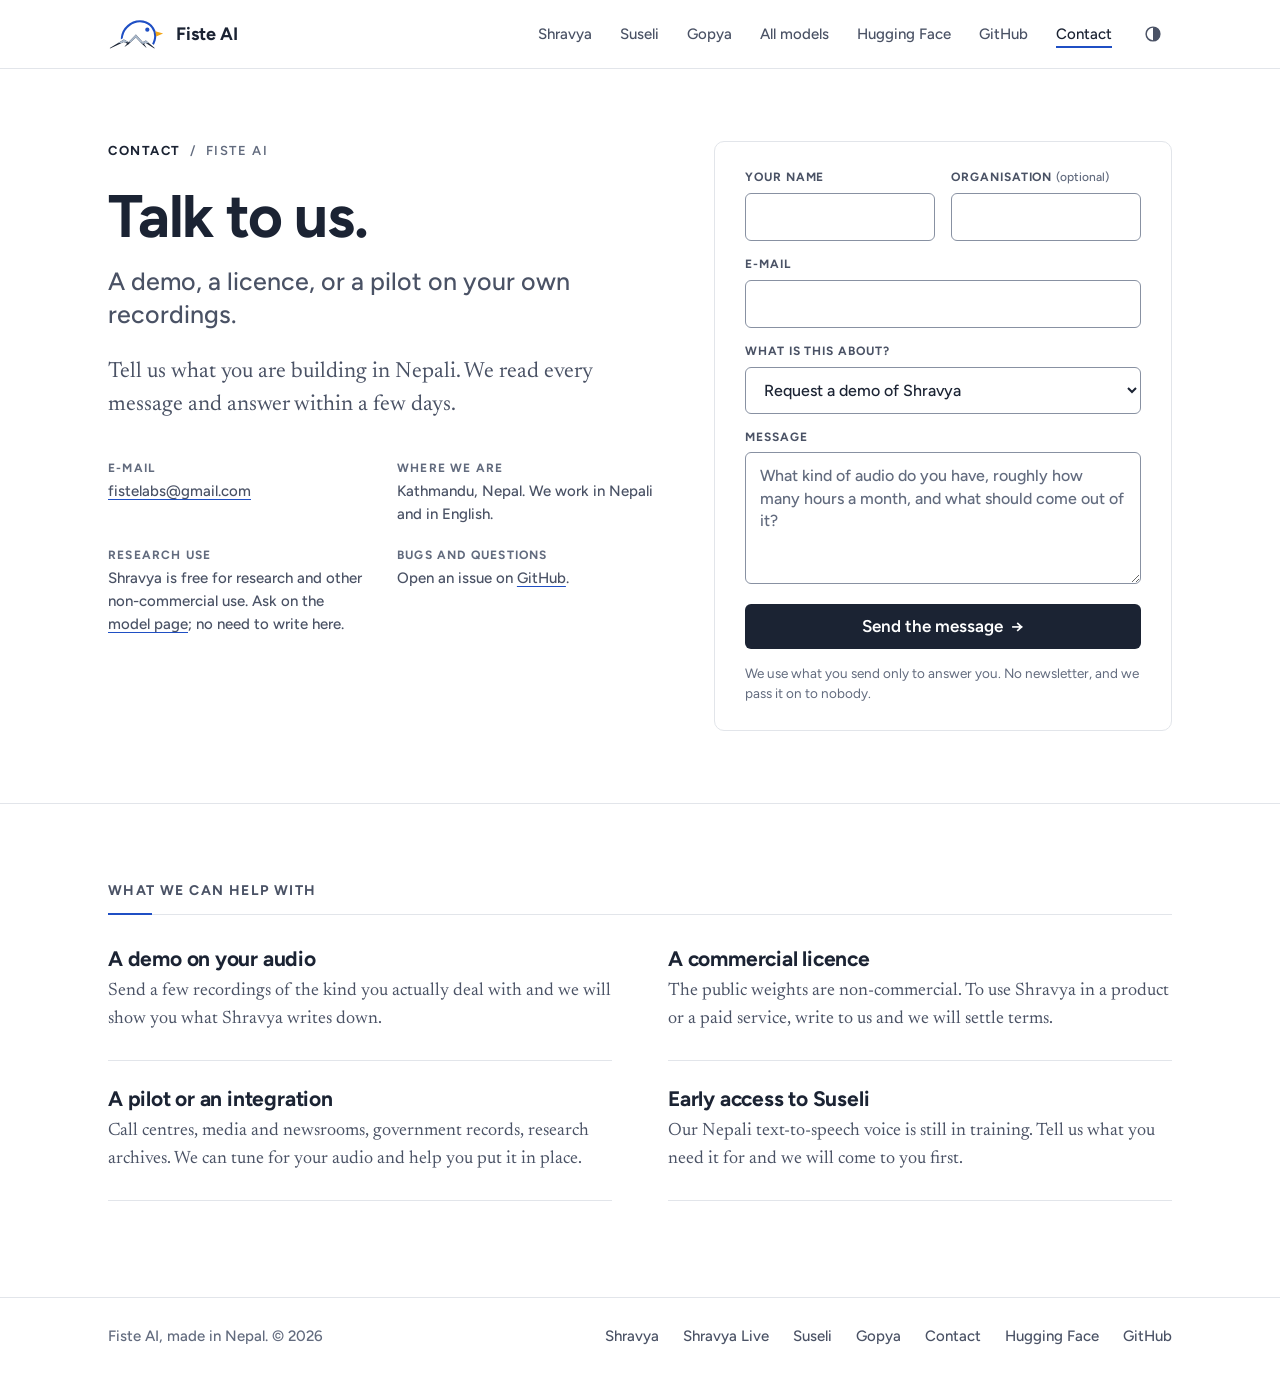
==== commit a796105f: "All models on the home page" ====
--- a/contact/index.html
+++ b/contact/index.html
@@ -58,7 +58,7 @@
         "name": "Fiste AI",
         "url": "https://fiste-ai.github.io/",
         "logo": "https://fiste-ai.github.io/assets/mark.png",
-        "description": "Fiste AI is an AI lab for the Nepali language. Its first models are Shravya, for speech recognition, and Suseli, for text-to-speech.",
+        "description": "Fiste AI is an AI lab for the Nepali language. Its models are Shravya, for speech recognition, Gopya, for finding personal data in text, and Suseli, for text-to-speech.",
         "email": "fistelabs@gmail.com",
         "areaServed": "NP",
         "sameAs": ["https://huggingface.co/fiste-ai", "https://github.com/fiste-ai"],
@@ -99,9 +99,12 @@
     <div class="wrap">
       <a class="brand" href="/" aria-label="Fiste AI home"><img class="on-light" src="/assets/mark.svg" alt="" width="57" height="32"><img class="on-dark" src="/assets/mark-dark.svg" alt="" width="57" height="32">Fiste AI</a>
       <nav aria-label="Main">
-        <a href="/#models">Models</a>
         <a href="/shravya/">Shravya</a>
         <a href="/suseli/">Suseli</a>
+        <a href="/gopya/">Gopya</a>
+        <a href="/#models">All models</a>
+        <a class="far" href="https://huggingface.co/fiste-ai" rel="noopener">Hugging Face</a>
+        <a class="far" href="https://github.com/fiste-ai" rel="noopener">GitHub</a>
         <a class="keep" href="/contact/" aria-current="page">Contact</a>
         <button class="theme" type="button" aria-label="Use the dark theme" hidden><svg viewBox="0 0 24 24" aria-hidden="true"><circle cx="12" cy="12" r="8.25" fill="none" stroke="currentColor" stroke-width="1.75"/><path d="M12 3.75a8.25 8.25 0 0 1 0 16.5z" fill="currentColor"/></svg></button>
       </nav>
@@ -195,7 +198,9 @@
       <p>Fiste AI, made in Nepal. &copy; 2026</p>
       <nav aria-label="Footer">
         <a href="/shravya/">Shravya</a>
+        <a href="/shravya/#live">Shravya Live</a>
         <a href="/suseli/">Suseli</a>
+        <a href="/gopya/">Gopya</a>
         <a href="/contact/">Contact</a>
         <a href="https://huggingface.co/fiste-ai" rel="noopener">Hugging Face</a>
         <a href="https://github.com/fiste-ai" rel="noopener">GitHub</a>
--- a/assets/site.css
+++ b/assets/site.css
@@ -34,7 +34,7 @@
 body { margin: 0; background: var(--paper); color: var(--ink); font: 400 20px/1.6 var(--serif);
        -webkit-font-smoothing: antialiased; text-rendering: optimizeLegibility; }
 :lang(ne) { font-family: var(--deva-serif); }
-a { color: inherit; text-decoration-color: var(--brand); text-decoration-thickness: 2px; text-underline-offset: 3px; }
+a { color: inherit; text-decoration-color: var(--brand); text-decoration-thickness: 1px; text-underline-offset: 3px; }
 a:hover { color: var(--brand); }
 :focus-visible { outline: 2px solid var(--brand); outline-offset: 3px; border-radius: 3px; }
 ::selection { background: var(--brand); color: var(--on-brand); }
@@ -53,7 +53,8 @@
 .top nav { display: flex; align-items: center; gap: 4px; }
 .top nav a { padding: 10px 12px; color: var(--ink-2); text-decoration: none; white-space: nowrap; }
 .top nav a:hover { color: var(--ink); }
-.top nav a[aria-current] { color: var(--ink); text-decoration: underline; text-decoration-color: var(--brand); text-underline-offset: 7px; }
+.top nav a[aria-current] { color: var(--ink); text-decoration: underline; text-decoration-color: var(--brand); text-decoration-thickness: 2px;
+                           text-underline-offset: 7px; }
 .top nav a.cta { margin-left: 6px; padding: 11px 16px; border-radius: 6px; background: var(--ink); color: var(--paper); font-weight: 600;
                  transition: background .15s; }
 .top nav a.cta:hover { background: var(--brand); color: var(--on-brand); }
@@ -80,7 +81,7 @@
 .hero h1 small { display: block; margin-top: 2px; font: 600 clamp(22px, 2.7vw, 30px)/1.25 var(--sans); letter-spacing: 0; color: var(--ink); }
 .hero h1.plain { font: 700 clamp(38px, 5.2vw, 60px)/1.1 var(--sans); letter-spacing: -.02em; color: var(--ink); }
 .hero h1.plain small { margin-top: 16px; font-size: clamp(20px, 2.2vw, 25px); font-weight: 500; line-height: 1.35; color: var(--ink-2); }
-.lede { margin: 24px 0 0; max-width: 36ch; font-size: 22px; line-height: 1.5; color: var(--ink-2); }
+.lede { margin: 24px 0 0; max-width: 46ch; font-size: 22px; line-height: 1.5; color: var(--ink-2); }
 .actions { display: flex; flex-wrap: wrap; align-items: center; gap: 14px 26px; margin-top: 34px; }
 .hero-art { justify-self: end; width: min(100%, 400px); }
 .hero-art img { display: block; width: 100%; height: auto; }
@@ -105,12 +106,18 @@
 @keyframes flutter { to { scale: 1 .93; } }
 @keyframes beat { from { transform: scaleY(.6); } to { transform: scaleY(1.05); } }
 
-/* ---------------------------------------------------------------- one button, and a link for everything else */
+/* ---------------------------------------------------------------- a button, a quiet one, and a link for the rest */
 .btn { display: inline-flex; align-items: center; justify-content: center; gap: 8px; padding: 14px 20px; border: 0; border-radius: 6px;
        background: var(--ink); color: var(--paper); font: 600 16px/1 var(--sans); text-decoration: none; white-space: nowrap; cursor: pointer;
        transition: background .15s; }
 .btn:hover { background: var(--brand); color: var(--on-brand); }
-.more { font: 600 16px/1.3 var(--sans); }
+/* the quiet button is an outline: the first thing to do in a row of the list of models */
+.btn.quiet { padding: 10px 14px; border: 1px solid var(--edge); background: none; color: var(--ink); font-size: 15px;
+             transition: background .15s, border-color .15s, color .15s; }
+.btn.quiet:hover { border-color: var(--ink); background: var(--ink); color: var(--paper); }
+/* a link that stands on its own is in the blue of the brand, with a line under it only when it is pointed at */
+.more { color: var(--brand); font: 600 16px/1.3 var(--sans); text-decoration: none; }
+.more:hover { text-decoration: underline; text-decoration-thickness: 1.5px; text-underline-offset: 4px; }
 .btn span, .more span { display: inline-block; transition: transform .15s; }
 .btn:hover span, .more:hover span { transform: translateX(3px); }
 
@@ -122,6 +129,7 @@
 .state em { margin-left: auto; font-style: normal; color: var(--ink-3); }
 .dot { flex: none; width: 9px; height: 9px; border-radius: 50%; background: var(--brand); }
 .dot.open { background: none; box-shadow: inset 0 0 0 2px var(--brand); }
+.dot.half { background: linear-gradient(90deg, var(--brand) 50%, transparent 50%); box-shadow: inset 0 0 0 2px var(--brand); }
 .dot.beat { animation: pulse 2.4s ease-in-out infinite; }
 @keyframes pulse { 50% { opacity: .25; } }
 .glance { display: grid; grid-template-columns: 1fr 1fr; gap: 24px; margin: 0; }
@@ -135,7 +143,8 @@
 .label { position: relative; margin: 0 0 30px; padding-bottom: 16px; border-bottom: 1px solid var(--rule);
          font: 700 14px/1 var(--sans); letter-spacing: .1em; text-transform: uppercase; color: var(--ink-2); }
 .label::after { content: ""; position: absolute; left: 0; bottom: -1px; width: 44px; height: 2px; background: var(--brand); }
-.note { max-width: 78ch; margin: 0 0 18px; font: 400 16px/1.6 var(--sans); color: var(--ink-2); }
+/* text runs the whole width of the page, as the tables and the lines do: nothing stops short of the right edge */
+.note { margin: 0 0 18px; font: 400 16px/1.6 var(--sans); color: var(--ink-2); }
 
 /* the models on the home page: one row each, name, what it does, where it stands */
 .entry { display: grid; grid-template-columns: 270px minmax(0, 1fr) 210px; gap: 8px 40px; align-items: start; padding: 6px 0 34px;
@@ -144,10 +153,16 @@
 .entry .word { margin: -10px 0 0; font: 700 clamp(56px, 6.2vw, 80px)/1.3 var(--deva-sans); letter-spacing: -.01em; color: var(--brand); }
 .entry h3 { margin: 0 0 4px; font: 700 26px/1.2 var(--sans); letter-spacing: -.01em; }
 .kind { margin: 0 0 14px; font: 600 12px/1.4 var(--sans); letter-spacing: .1em; text-transform: uppercase; color: var(--ink-3); }
-.entry .what { margin: 0; max-width: 44ch; font-size: 19px; line-height: 1.55; color: var(--ink-2); }
+.entry .what { margin: 0; font-size: 19px; line-height: 1.55; color: var(--ink-2); }
 .meta { display: flex; flex-direction: column; align-items: flex-start; gap: 12px; padding-top: 6px; }
 .status { display: flex; align-items: center; gap: 9px; margin: 0 0 6px; font: 700 12px/1.4 var(--sans); letter-spacing: .1em;
           text-transform: uppercase; color: var(--ink); }
+/* a second model of the same family sits under the first one, without a word of its own: the line between them
+   starts where the text does */
+.entry.with-sub { border-bottom-color: transparent; }
+.entry.sub { position: relative; }
+.entry.sub > :first-child { grid-column: 2; }
+.entry.sub::before { content: ""; position: absolute; top: 0; right: 0; left: 310px; border-top: 1px solid var(--rule); }
 
 /* one sentence, said by one model and written down by the other */
 .duet { display: grid; grid-template-columns: 1fr 1fr; margin: 0; border: 1px solid var(--rule); border-radius: 10px; }
@@ -160,7 +175,7 @@
 .heard .who, .track-text .who { margin-bottom: 8px; }
 
 /* the plain ask at the end of a page */
-.big { max-width: 30ch; margin: 0 0 28px; font: 400 clamp(26px, 3.3vw, 38px)/1.28 var(--serif); letter-spacing: -.01em; }
+.big { margin: 0; font: 400 clamp(26px, 3.3vw, 38px)/1.28 var(--serif); letter-spacing: -.01em; }
 
 /* benchmark table */
 .scroll { overflow-x: auto; margin: 0 0 22px; border: 1px solid var(--rule); border-radius: 10px; }
@@ -170,7 +185,9 @@
 table.scores thead th { vertical-align: bottom; white-space: normal; background: var(--paper-2); color: var(--ink-2);
                         font: 700 12px/1.3 var(--sans); letter-spacing: .06em; text-transform: uppercase; }
 table.scores th[scope="row"], table.scores thead th:first-child { min-width: 200px; text-align: left; white-space: normal; font-weight: 600; }
-table.scores th[scope="row"] a { text-decoration-thickness: 1px; }
+/* the names in the table are links to the models: a line under one only when it is pointed at */
+table.scores th[scope="row"] a { text-decoration: none; }
+table.scores th[scope="row"] a:hover { text-decoration: underline; }
 table.scores tr.ours { background: var(--brand-soft); }
 table.scores tr.ours th[scope="row"] { box-shadow: inset 3px 0 0 var(--brand); font-weight: 700; }
 table.scores b { color: var(--brand); font-weight: 700; }
@@ -260,12 +277,18 @@
 .lost .lede { max-width: 40ch; margin-top: 18px; }
 .lost .actions { justify-content: center; }
 
+/* the top bar gives up its links as the window narrows: first the two that lead away, then all but the button */
+@media (max-width: 1000px) {
+  .top nav a.far { display: none; }
+}
+@media (max-width: 760px) {
+  .top nav a:not(.keep) { display: none; }
+}
 @media (max-width: 900px) {
   :root { --range: 104px; }
   .range { --bar: 5px; --gap: 4px; }
   body { font-size: 18px; }
   .wrap { padding: 0 22px; }
-  .top nav a:not(.keep) { display: none; }
   .hero > .wrap, .hero > .wrap.even, .hero > .wrap.contact { grid-template-columns: minmax(0, 1fr); gap: 36px; padding-top: 44px;
                                                               padding-bottom: calc(var(--range) + 40px); }
   .contact .form-card, .contact .facts { grid-column: auto; grid-row: auto; }
@@ -275,6 +298,8 @@
   .section { padding-top: 60px; }
   .entry { grid-template-columns: minmax(0, 1fr); gap: 0; }
   .entry .word { margin: 0 0 2px; }
+  .entry.sub > :first-child { grid-column: auto; }
+  .entry.sub::before { left: 0; }
   .meta { flex-direction: row; flex-wrap: wrap; align-items: center; gap: 10px 22px; padding-top: 20px; }
   .status { flex-basis: 100%; margin: 0; }
   .duet, .grid { grid-template-columns: minmax(0, 1fr); }
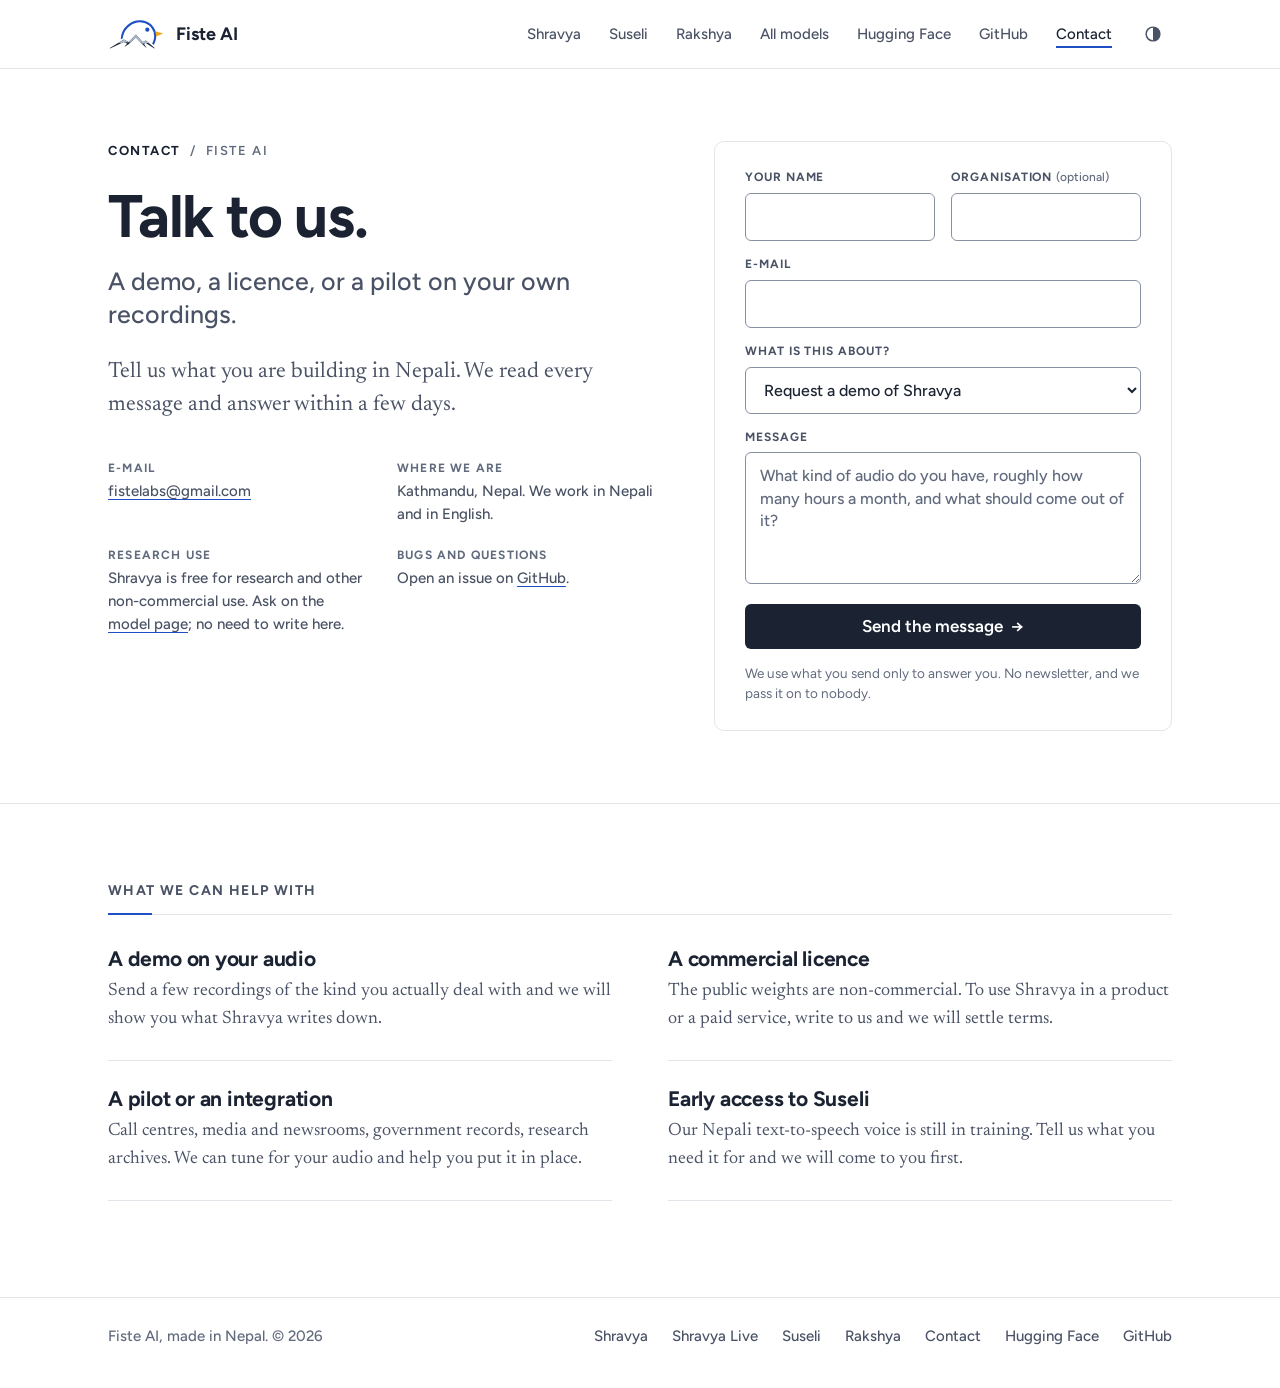
==== commit fa652e7a: "Gopya is now Rakshya" ====
--- a/contact/index.html
+++ b/contact/index.html
@@ -58,7 +58,7 @@
         "name": "Fiste AI",
         "url": "https://fiste-ai.github.io/",
         "logo": "https://fiste-ai.github.io/assets/mark.png",
-        "description": "Fiste AI is an AI lab for the Nepali language. Its models are Shravya, for speech recognition, Gopya, for finding personal data in text, and Suseli, for text-to-speech.",
+        "description": "Fiste AI is an AI lab for the Nepali language. Its models are Shravya, for speech recognition, Rakshya, for finding personal data in text, and Suseli, for text-to-speech.",
         "email": "fistelabs@gmail.com",
         "areaServed": "NP",
         "sameAs": ["https://huggingface.co/fiste-ai", "https://github.com/fiste-ai"],
@@ -101,7 +101,7 @@
       <nav aria-label="Main">
         <a href="/shravya/">Shravya</a>
         <a href="/suseli/">Suseli</a>
-        <a href="/gopya/">Gopya</a>
+        <a href="/rakshya/">Rakshya</a>
         <a href="/#models">All models</a>
         <a class="far" href="https://huggingface.co/fiste-ai" rel="noopener">Hugging Face</a>
         <a class="far" href="https://github.com/fiste-ai" rel="noopener">GitHub</a>
@@ -200,7 +200,7 @@
         <a href="/shravya/">Shravya</a>
         <a href="/shravya/#live">Shravya Live</a>
         <a href="/suseli/">Suseli</a>
-        <a href="/gopya/">Gopya</a>
+        <a href="/rakshya/">Rakshya</a>
         <a href="/contact/">Contact</a>
         <a href="https://huggingface.co/fiste-ai" rel="noopener">Hugging Face</a>
         <a href="https://github.com/fiste-ai" rel="noopener">GitHub</a>
